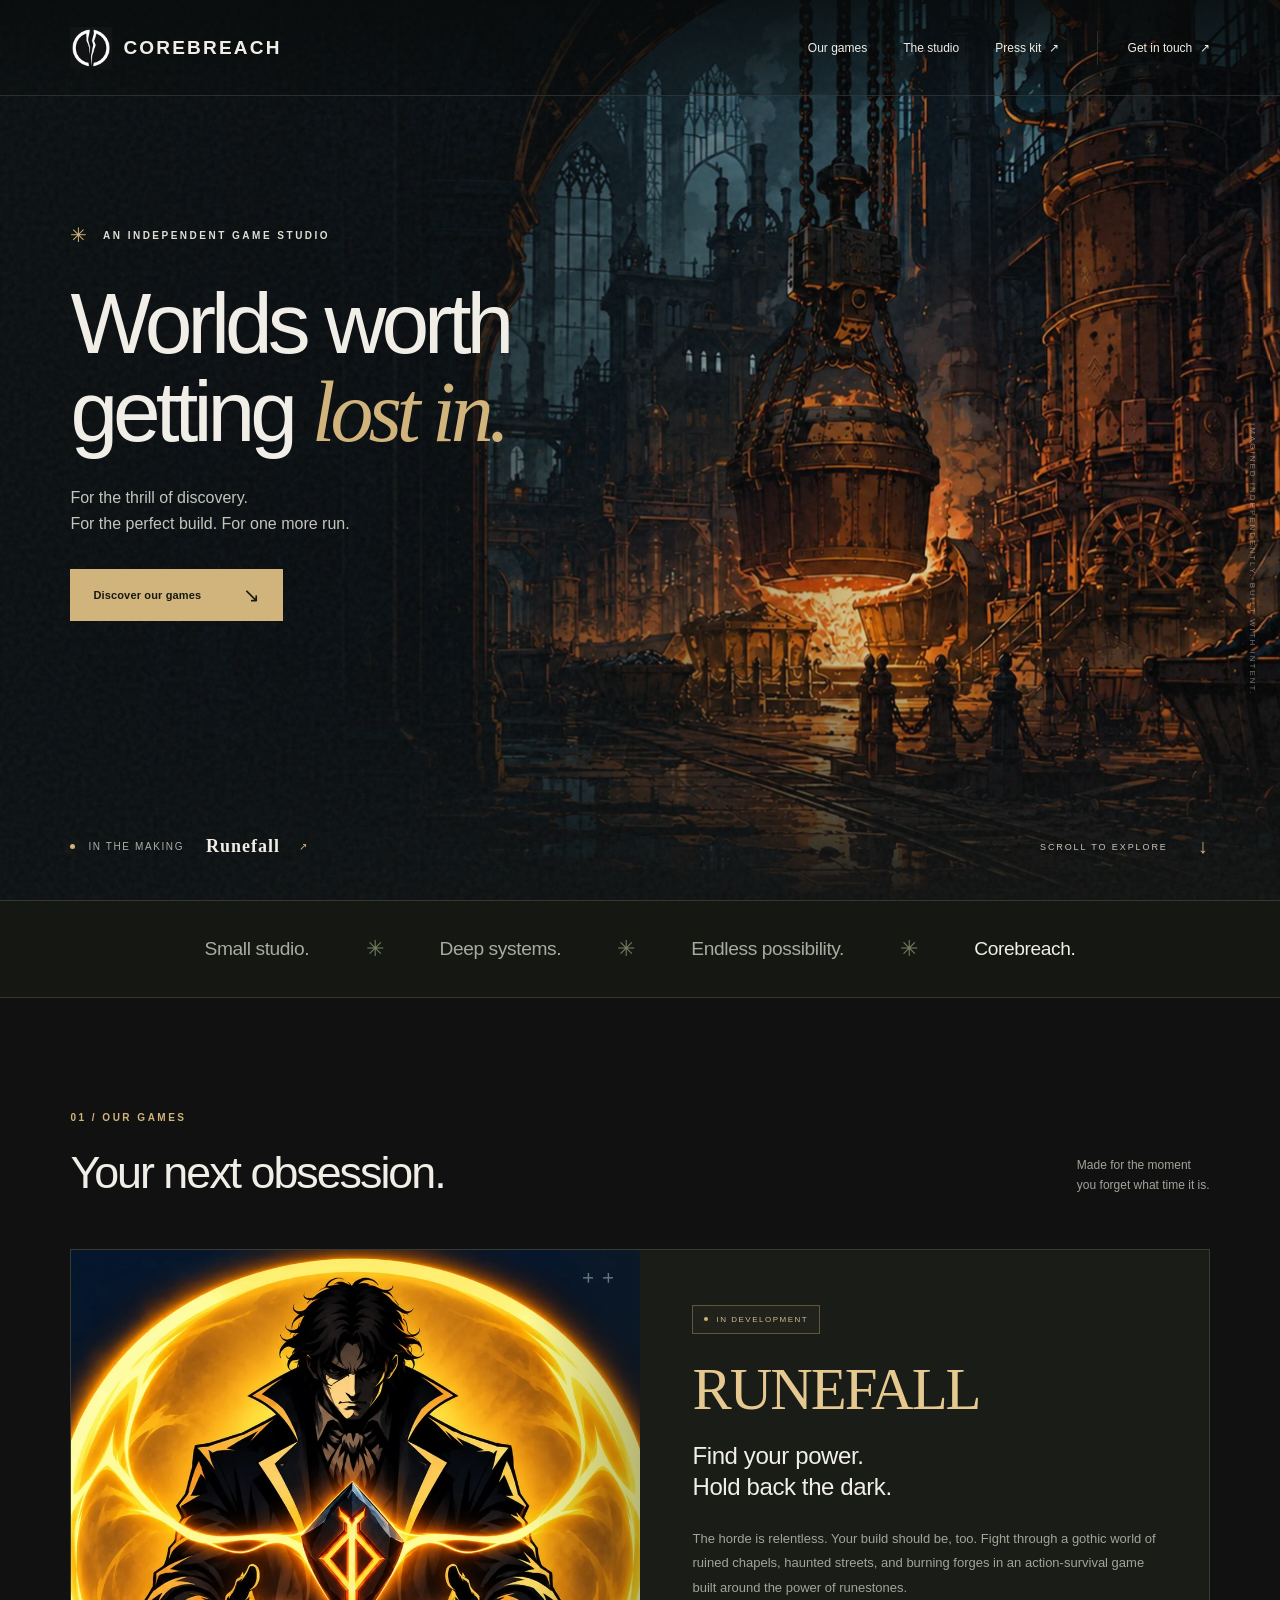
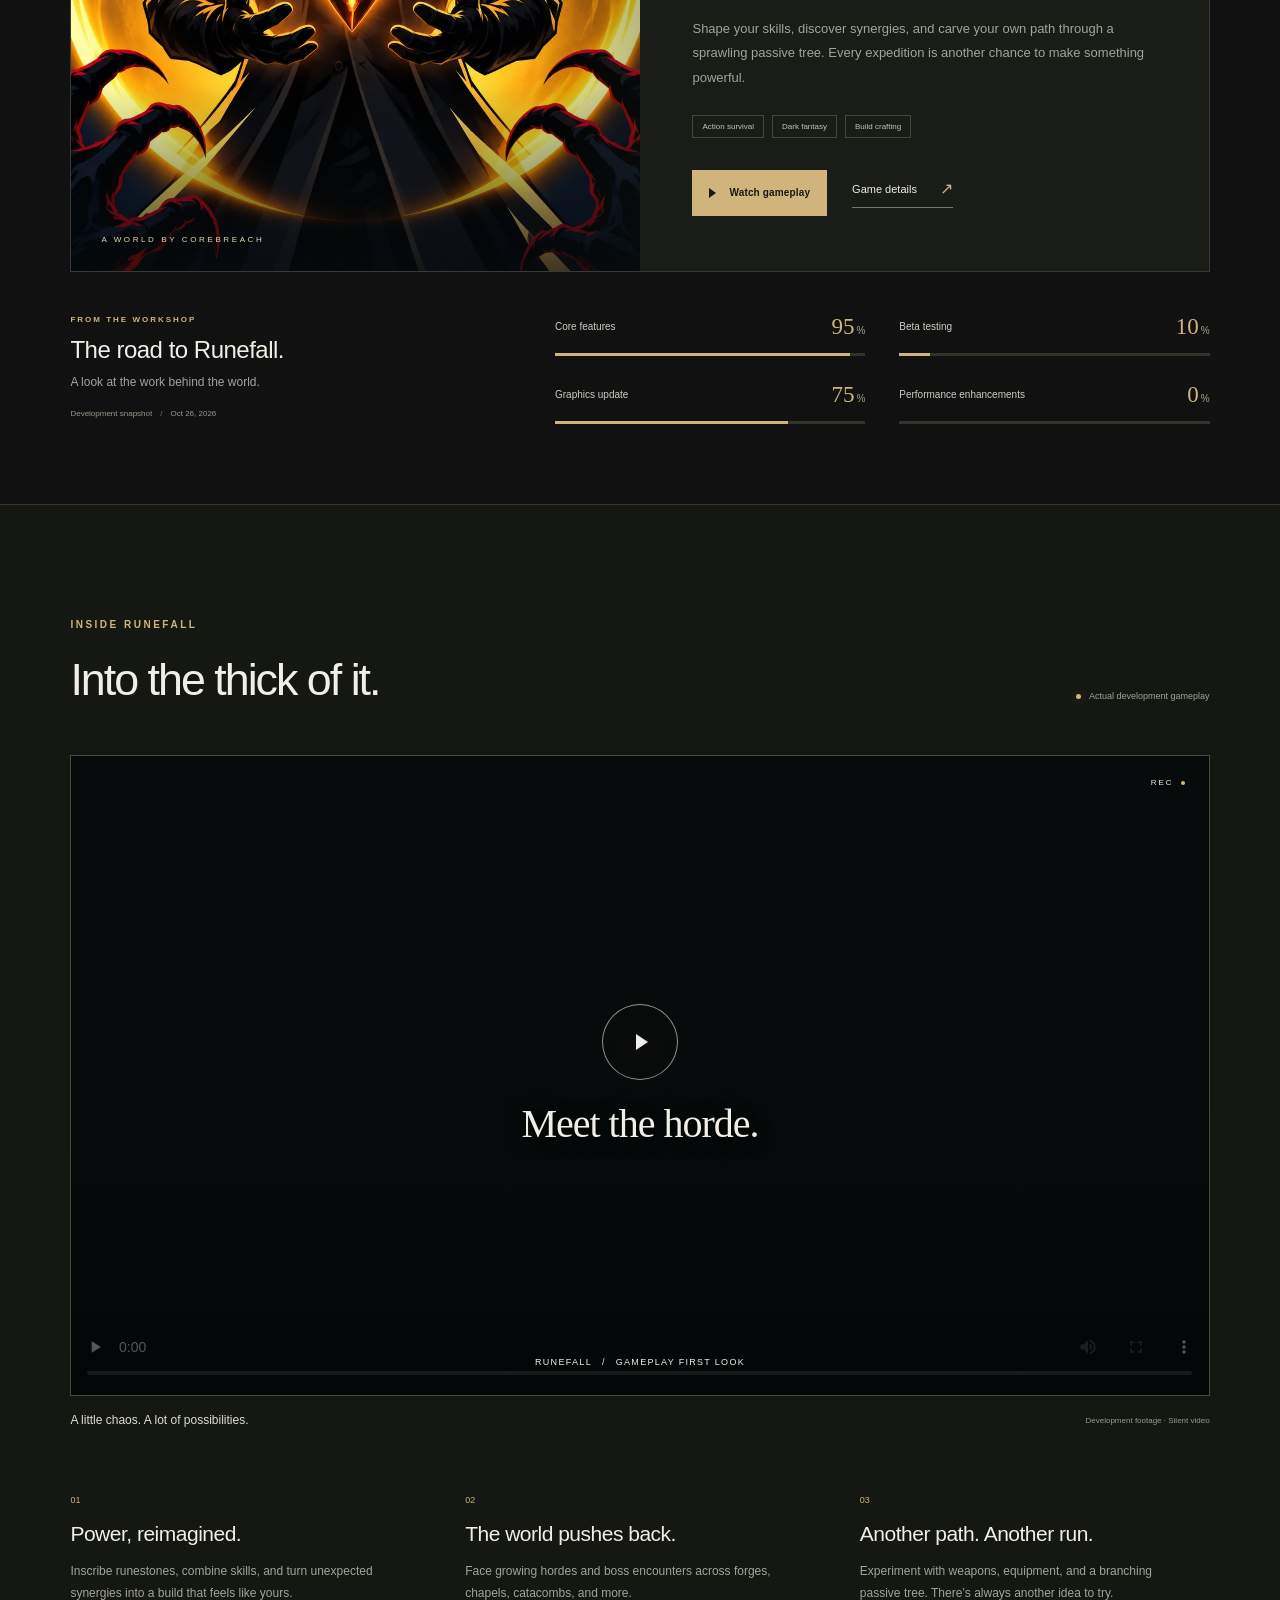
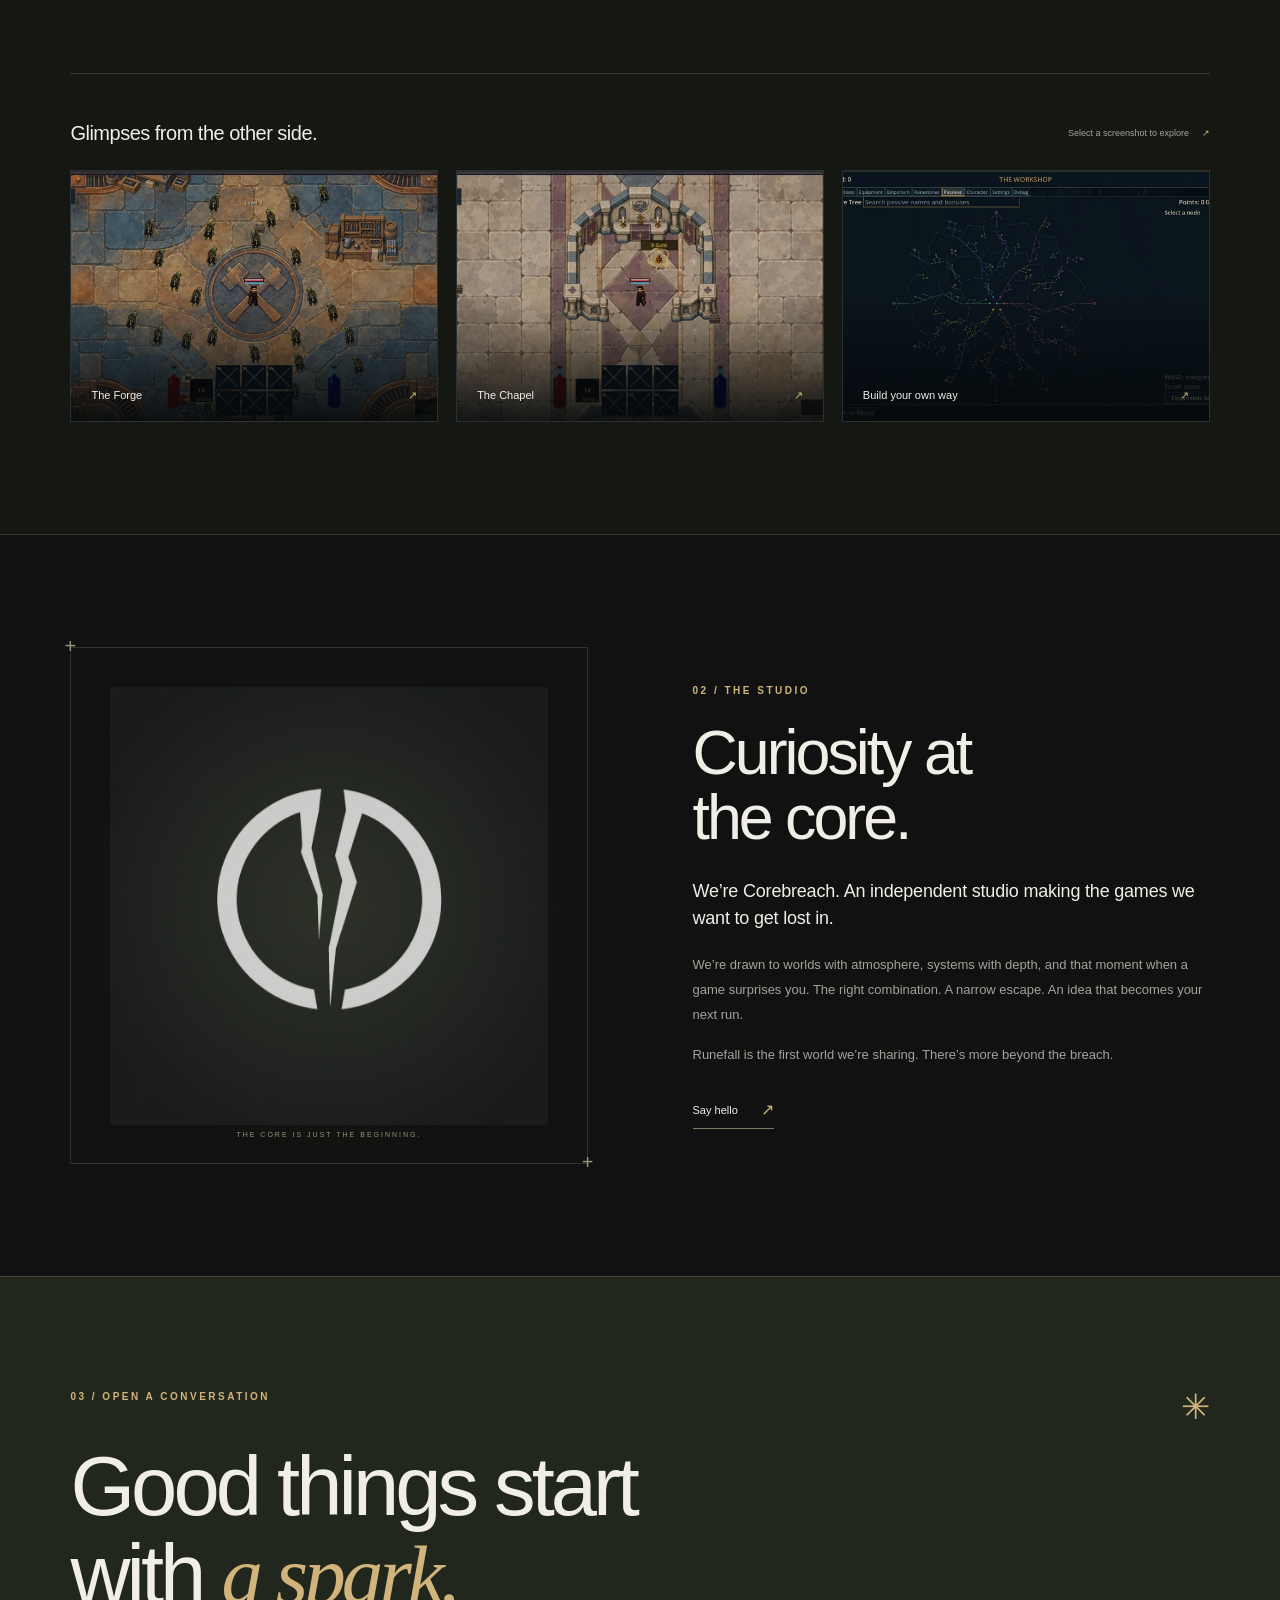
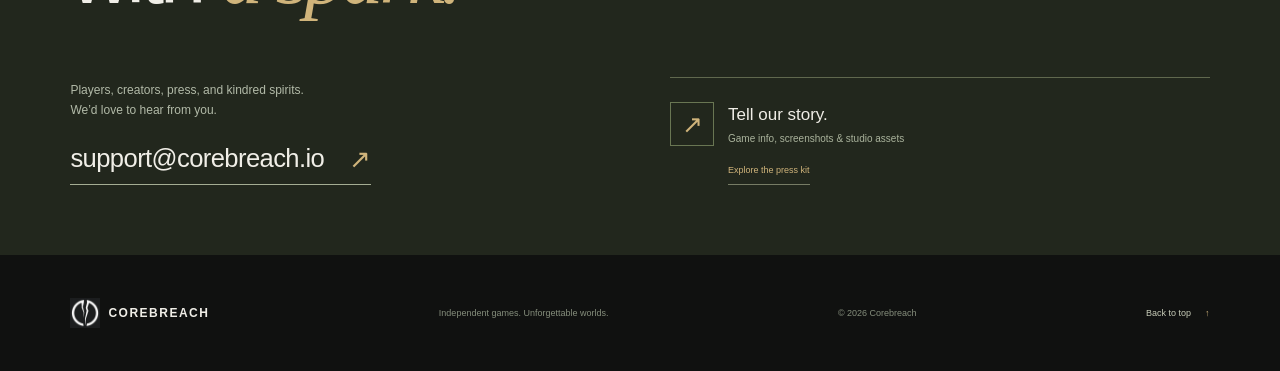
==== index.html @ 4472051b "WIP: build Corebreach studio site and Runefall showcase" ====
<!doctype html>
<html lang="en">
<head>
  <meta charset="utf-8">
  <meta name="viewport" content="width=device-width, initial-scale=1">
  <meta name="theme-color" content="#101110">
  <title>Corebreach — Independent games. Unforgettable worlds.</title>
  <meta name="description" content="Corebreach is an independent game studio building worlds worth getting lost in. Discover Runefall, our dark fantasy action-survival game, and follow its development.">
  <link rel="canonical" href="https://corebreach.io/">
  <meta property="og:type" content="website">
  <meta property="og:title" content="Corebreach — Worlds worth getting lost in.">
  <meta property="og:description" content="Independent games. Deep systems. One more run. Discover Runefall, in development at Corebreach.">
  <meta property="og:url" content="https://corebreach.io/">
  <meta property="og:image" content="https://corebreach.io/assets/images/social-card.jpg">
  <meta name="twitter:card" content="summary_large_image">
  <link rel="icon" href="favicon.png" type="image/png">
  <link rel="preload" as="image" href="assets/images/runefall-forge.webp" fetchpriority="high">
  <link rel="stylesheet" href="styles.css">
  <script src="site.js" defer></script>
</head>
<body>
  <a class="skip-link" href="#main">Skip to content</a>
  <header class="site-header">
    <a class="brand" href="./" aria-label="Corebreach home">
      <img src="assets/images/corebreach-mark.png" width="48" height="48" alt="">
      <span>COREBREACH</span>
    </a>
    <button class="menu-toggle" type="button" aria-expanded="false" aria-controls="main-nav"><span>Menu</span><span class="menu-lines" aria-hidden="true"></span></button>
    <nav id="main-nav" class="main-nav" aria-label="Main navigation">
      <a href="#games">Our games</a>
      <a href="#studio">The studio</a>
      <a href="press/">Press kit <span aria-hidden="true">↗</span></a>
      <a class="nav-contact" href="mailto:support@corebreach.io">Get in touch <span aria-hidden="true">↗</span></a>
    </nav>
  </header>

  <main id="main">
    <section class="hero" aria-labelledby="hero-title">
      <div class="hero-art" aria-hidden="true"></div>
      <div class="hero-grain" aria-hidden="true"></div>
      <div class="hero-content container">
        <p class="eyebrow"><span class="small-cross" aria-hidden="true">✳</span> An independent game studio</p>
        <h1 id="hero-title">Worlds worth<br>getting <em>lost in.</em></h1>
        <p class="hero-description">For the thrill of discovery.<br>For the perfect build. For one more run.</p>
        <a class="button button-gold" href="#games">Discover our games <span aria-hidden="true">↘</span></a>
      </div>
      <div class="hero-bottom container">
        <a class="hero-feature" href="#runefall"><span class="live-dot" aria-hidden="true"></span><span>In the making</span><strong>Runefall</strong><span aria-hidden="true">↗</span></a>
        <a class="scroll-cue" href="#games">Scroll to explore <span aria-hidden="true">↓</span></a>
      </div>
      <span class="hero-side-label" aria-hidden="true">IMAGINED INDEPENDENTLY. BUILT WITH INTENT.</span>
    </section>

    <div class="studio-strip" aria-hidden="true"><span>Small studio.</span><span class="strip-symbol">✳</span><span>Deep systems.</span><span class="strip-symbol">✳</span><span>Endless possibility.</span><span class="strip-symbol">✳</span><span>Corebreach.</span></div>

    <section class="games-section section-pad" id="games" aria-labelledby="games-title">
      <div class="container">
        <div class="section-heading">
          <div><p class="eyebrow section-index">01 / Our games</p><h2 id="games-title">Your next obsession.</h2></div>
          <p>Made for the moment<br>you forget what time it is.</p>
        </div>

        <article class="game-feature" id="runefall" aria-labelledby="runefall-title">
          <div class="game-art">
            <img src="assets/images/runefall-runeweaver.webp" alt="Runefall character artwork: a dark-coated hunter channels a glowing runestone into a golden protective ward." width="1080" height="1080" loading="lazy">
            <span class="art-label">A world by Corebreach</span>
            <span class="game-art-corner" aria-hidden="true">+<br>+</span>
          </div>
          <div class="game-story">
            <span class="status"><span class="live-dot" aria-hidden="true"></span> In development</span>
            <h3 id="runefall-title" class="runefall-wordmark">RUNEFALL</h3>
            <p class="game-tagline">Find your power.<br>Hold back the dark.</p>
            <p class="body-copy">The horde is relentless. Your build should be, too. Fight through a gothic world of ruined chapels, haunted streets, and burning forges in an action-survival game built around the power of runestones.</p>
            <p class="body-copy">Shape your skills, discover synergies, and carve your own path through a sprawling passive tree. Every expedition is another chance to make something powerful.</p>
            <div class="game-tags" aria-label="Game genres"><span>Action survival</span><span>Dark fantasy</span><span>Build crafting</span></div>
            <div class="game-actions"><a class="button button-gold" href="#gameplay"><span class="play-triangle" aria-hidden="true"></span> Watch gameplay</a><a class="text-link" href="press/#runefall-facts">Game details <span aria-hidden="true">↗</span></a></div>
          </div>
        </article>

        <div class="development" aria-labelledby="development-title">
          <div class="development-intro"><p class="eyebrow">From the workshop</p><h3 id="development-title">The road to Runefall.</h3><p>A look at the work behind the world.</p><span class="snapshot-date">Development snapshot <span aria-hidden="true">/</span> <time datetime="2026-10-26">Oct 26, 2026</time></span></div>
          <div class="progress-grid">
            <div class="progress-item"><div class="progress-label"><label for="progress-core">Core features</label><span>95<span class="percent">%</span></span></div><progress id="progress-core" max="100" value="95">95%</progress></div>
            <div class="progress-item"><div class="progress-label"><label for="progress-beta">Beta testing</label><span>10<span class="percent">%</span></span></div><progress id="progress-beta" max="100" value="10">10%</progress></div>
            <div class="progress-item"><div class="progress-label"><label for="progress-graphics">Graphics update</label><span>75<span class="percent">%</span></span></div><progress id="progress-graphics" max="100" value="75">75%</progress></div>
            <div class="progress-item"><div class="progress-label"><label for="progress-performance">Performance enhancements</label><span>0<span class="percent">%</span></span></div><progress id="progress-performance" max="100" value="0">0%</progress></div>
          </div>
        </div>
      </div>
    </section>

    <section class="gameplay-section section-pad" id="gameplay" aria-labelledby="gameplay-title">
      <div class="container">
        <div class="section-heading"><div><p class="eyebrow section-index">Inside Runefall</p><h2 id="gameplay-title">Into the thick of it.</h2></div><span class="subtle-label"><span class="live-dot" aria-hidden="true"></span> Actual development gameplay</span></div>
        <div class="video-frame">
          <video id="gameplay-video" controls playsinline preload="none" poster="assets/images/runefall-video-poster.webp" aria-label="Runefall gameplay: runestone combat against the horde in the Forge. Silent video.">
            <source src="assets/video/runefall-gameplay.mp4" type="video/mp4">
            Your browser cannot play this video. <a href="assets/video/runefall-gameplay.mp4">Download the gameplay video</a>.
          </video>
          <button class="video-cover" type="button" aria-label="Play Runefall gameplay video" hidden><span class="video-play"><span class="play-triangle" aria-hidden="true"></span></span><span class="video-cover-title">Meet the horde.</span><span class="video-cover-meta">Runefall <span aria-hidden="true">/</span> Gameplay first look</span></button>
          <span class="video-corner" aria-hidden="true">REC <span></span></span>
        </div>
        <div class="video-caption"><p>A little chaos. A lot of possibilities.</p><span>Development footage · Silent video</span></div>

        <div class="game-pillars">
          <div class="pillar"><span class="pillar-number">01</span><h3>Power, reimagined.</h3><p>Inscribe runestones, combine skills, and turn unexpected synergies into a build that feels like yours.</p></div>
          <div class="pillar"><span class="pillar-number">02</span><h3>The world pushes back.</h3><p>Face growing hordes and boss encounters across forges, chapels, catacombs, and more.</p></div>
          <div class="pillar"><span class="pillar-number">03</span><h3>Another path. Another run.</h3><p>Experiment with weapons, equipment, and a branching passive tree. There’s always another idea to try.</p></div>
        </div>

        <div class="gallery-heading"><h3>Glimpses from the other side.</h3><p>Select a screenshot to explore <span aria-hidden="true">↗</span></p></div>
        <div class="screenshot-gallery">
          <a class="screenshot screenshot-wide" href="assets/images/runefall-forge-gameplay.webp" data-gallery data-caption="The Forge — a warm welcome from the horde."><img src="assets/images/runefall-forge-gameplay-thumb.webp" alt="Runefall gameplay in the Forge, with the hunter surrounded by undead on an ornate stone floor." width="720" height="405" loading="lazy"><span><span>The Forge</span><span aria-hidden="true">↗</span></span></a>
          <a class="screenshot" href="assets/images/runefall-chapel-gameplay.webp" data-gallery data-caption="The Chapel — the dark has found its way inside."><img src="assets/images/runefall-chapel-gameplay-thumb.webp" alt="Runefall gameplay among the stone walls and furnishings of the Chapel." width="720" height="405" loading="lazy"><span><span>The Chapel</span><span aria-hidden="true">↗</span></span></a>
          <a class="screenshot" href="assets/images/runefall-passive-tree.webp" data-gallery data-caption="The passive tree — find a path. Make it your own."><img src="assets/images/runefall-passive-tree-thumb.webp" alt="The Runefall passive tree, with colored branches connecting many different character upgrades." width="720" height="450" loading="lazy"><span><span>Build your own way</span><span aria-hidden="true">↗</span></span></a>
        </div>
      </div>
    </section>

    <section class="studio-section section-pad" id="studio" aria-labelledby="studio-title">
      <div class="container studio-layout">
        <div class="studio-symbol" aria-hidden="true"><img src="assets/images/corebreach-logo.png" alt="" width="1024" height="1024" loading="lazy"><span class="symbol-coordinate">THE CORE IS JUST THE BEGINNING.</span></div>
        <div class="studio-copy"><p class="eyebrow section-index">02 / The studio</p><h2 id="studio-title">Curiosity at<br>the core.</h2><p class="studio-lead">We’re Corebreach. An independent studio making the games we want to get lost in.</p><p class="body-copy">We’re drawn to worlds with atmosphere, systems with depth, and that moment when a game surprises you. The right combination. A narrow escape. An idea that becomes your next run.</p><p class="body-copy">Runefall is the first world we’re sharing. There’s more beyond the breach.</p><a class="text-link" href="mailto:support@corebreach.io">Say hello <span aria-hidden="true">↗</span></a></div>
      </div>
    </section>

    <section class="contact-section section-pad" id="contact" aria-labelledby="contact-title">
      <div class="container">
        <div class="contact-top"><p class="eyebrow section-index">03 / Open a conversation</p><span class="small-cross" aria-hidden="true">✳</span></div>
        <h2 id="contact-title">Good things start<br>with <em>a spark.</em></h2>
        <div class="contact-bottom"><div><p>Players, creators, press, and kindred spirits.<br>We’d love to hear from you.</p><a class="email-link" href="mailto:support@corebreach.io">support@corebreach.io <span aria-hidden="true">↗</span></a></div><a class="press-callout" href="press/"><span class="press-icon" aria-hidden="true">↗</span><span><strong>Tell our story.</strong><span>Game info, screenshots &amp; studio assets</span></span><span class="text-link">Explore the press kit</span></a></div>
      </div>
    </section>
  </main>

  <footer class="site-footer container"><a class="brand footer-brand" href="./"><img src="assets/images/corebreach-mark.png" width="36" height="36" alt=""><span>COREBREACH</span></a><p>Independent games. Unforgettable worlds.</p><span>© 2026 Corebreach</span><a href="#main" class="back-top">Back to top <span aria-hidden="true">↑</span></a></footer>

  <dialog class="lightbox" id="screenshot-dialog" aria-labelledby="lightbox-caption">
    <div class="lightbox-toolbar"><span>RUNEFALL <span class="lightbox-counter"></span></span><button class="icon-button" data-close-lightbox type="button" aria-label="Close screenshot gallery">Close <span aria-hidden="true">×</span></button></div>
    <div class="lightbox-image-wrap"><button class="gallery-prev icon-button" type="button" aria-label="Previous screenshot">←</button><img id="lightbox-image" alt=""><button class="gallery-next icon-button" type="button" aria-label="Next screenshot">→</button></div>
    <p id="lightbox-caption" aria-live="polite"></p>
  </dialog>
</body>
</html>
---- styles.css ----
/* Corebreach — charcoal, paper, and a little fire. No external dependencies. */
:root{--bg:#101110;--surface:#181a17;--surface-2:#1e211b;--paper:#f0eee7;--muted:#a2a49a;--gold:#d0b47b;--line:rgba(232,233,214,.15);--max:1280px;--gutter:clamp(24px,5.5vw,88px);color-scheme:dark;font-family:Arial,Helvetica,sans-serif;font-synthesis:none;scroll-behavior:smooth;scroll-padding-top:100px}
*{box-sizing:border-box}body{margin:0;background:var(--bg);color:var(--paper);-webkit-font-smoothing:antialiased}body.modal-open{overflow:hidden}a{color:inherit;text-decoration:none}button{font:inherit;color:inherit;cursor:pointer}img,video{display:block;max-width:100%}button,a{-webkit-tap-highlight-color:transparent}button{border-radius:0}h1,h2,h3,p{margin:0}button:focus-visible,a:focus-visible,video:focus-visible{outline:2px solid var(--gold);outline-offset:6px}::selection{background:var(--gold);color:var(--bg)}.container{width:calc(100% - var(--gutter)*2);max-width:var(--max);margin-inline:auto}.section-pad{padding-block:112px}.eyebrow{text-transform:uppercase;font-size:10px;line-height:1.5;font-weight:600;letter-spacing:2.5px}.section-index{color:var(--gold);margin-bottom:22px}.small-cross{color:var(--gold);font-size:20px;line-height:1;display:inline-block}.skip-link{position:fixed;top:12px;left:12px;padding:14px;background:var(--gold);color:var(--bg);z-index:30;transform:translateY(-200%)}.skip-link:focus{transform:translateY(0)}
.site-header{height:96px;padding-inline:var(--gutter);display:flex;align-items:center;justify-content:space-between;border-bottom:1px solid var(--line);position:absolute;top:0;left:0;right:0;z-index:10;background:linear-gradient(180deg,rgba(9,12,12,.75),rgba(9,12,12,.2))}.brand{display:inline-flex;gap:11px;align-items:center;font-size:19px;letter-spacing:2.2px;font-weight:700;white-space:nowrap}.brand img{width:42px;height:42px;mix-blend-mode:screen}.brand-dot{font-size:8px;vertical-align:top;position:relative;top:1px;margin-left:4px}.main-nav{display:flex;align-items:center;gap:36px;font-size:12px}.main-nav>a{padding:10px 0;position:relative}.main-nav>a:after{content:"";position:absolute;bottom:1px;left:0;height:1px;width:0;background:var(--gold);transition:width .2s}.main-nav>a:hover:after{width:100%}.main-nav span{margin-left:4px}.main-nav .nav-contact{border-left:1px solid var(--line);padding-left:30px;margin-left:2px}.main-nav .nav-contact:after{left:30px;max-width:110px}.menu-toggle{display:none}
.hero{height:820px;min-height:690px;max-height:1050px;height:100svh;position:relative;isolation:isolate;background:#0a1013;overflow:hidden}.hero-art{position:absolute;inset:0;z-index:-3;background-image:url('assets/images/runefall-forge.webp');background-size:cover;background-position:65% center;animation:hero-enter 1.8s ease-out both}.hero:before{content:"";position:absolute;inset:0;z-index:-2;background:linear-gradient(90deg,rgba(10,15,17,.93) 0%,rgba(10,15,17,.71) 32%,rgba(10,15,17,.12) 70%),linear-gradient(0deg,#101110 0%,transparent 28%,rgba(7,11,12,.08) 70%)}.hero-grain{position:absolute;inset:0;opacity:.07;pointer-events:none;z-index:-1;background-image:url("data:image/svg+xml,%3Csvg viewBox='0 0 180 180' xmlns='http://www.w3.org/2000/svg'%3E%3Cfilter id='noise'%3E%3CfeTurbulence type='fractalNoise' baseFrequency='.9' numOctaves='3' stitchTiles='stitch'/%3E%3C/filter%3E%3Cpath fill='%23fff' filter='url(%23noise)' opacity='.9' d='M0 0h180v180H0z'/%3E%3C/svg%3E")}.hero-content{position:relative;padding-top:clamp(180px,25vh,290px)}.hero .eyebrow{display:flex;align-items:center;gap:13px;color:#deded2;margin-bottom:34px}.hero h1{font-size:clamp(58px,6.7vw,106px);line-height:1.03;font-weight:500;letter-spacing:-5px;max-width:920px}.hero h1 em{font-family:Georgia,'Times New Roman',serif;font-weight:400;color:var(--gold);letter-spacing:-5px}.hero-description{font-size:16px;line-height:1.65;color:#c3c5bc;margin-top:27px}.button{min-height:52px;padding:0 22px;display:inline-flex;align-items:center;justify-content:center;gap:36px;font-size:11px;letter-spacing:.15px;font-weight:700;transition:background .2s,transform .2s;border:1px solid transparent}.button:hover{transform:translateY(-3px)}.button-gold{background:var(--gold);color:#171912}.button-gold:hover{background:#e2c991}.button-gold>span:not(.play-triangle){font-size:20px;font-weight:400}.hero .button{margin-top:32px;gap:42px}.hero-bottom{position:absolute;bottom:42px;left:0;right:0;display:flex;justify-content:space-between;align-items:center}.hero-feature{display:flex;align-items:center;gap:13px;font-size:10px}.hero-feature>span:nth-child(2){color:#aaafa7;text-transform:uppercase;letter-spacing:1.6px}.hero-feature strong{font-family:Georgia,serif;font-size:18px;letter-spacing:1px;margin-left:9px}.hero-feature>span:last-child{color:var(--gold);margin-left:6px}.live-dot{display:inline-block;width:5px;height:5px;border-radius:50%;background:var(--gold);box-shadow:0 0 12px rgba(208,180,123,.35);flex-shrink:0}.scroll-cue{font-size:9px;letter-spacing:1.9px;text-transform:uppercase;display:flex;align-items:center;gap:30px;color:#c4c6bc}.scroll-cue span{font-size:20px;color:var(--gold)}.hero-side-label{position:absolute;right:23px;top:47%;writing-mode:vertical-rl;font-size:8px;letter-spacing:2px;color:rgba(240,238,231,.45)}@keyframes hero-enter{from{transform:scale(1.045);opacity:.3}to{transform:scale(1);opacity:1}}
.studio-strip{min-height:98px;border-block:1px solid var(--line);display:flex;align-items:center;justify-content:center;gap:clamp(25px,4.4vw,75px);font-size:clamp(14px,1.5vw,22px);letter-spacing:-.4px;color:#a7ab9f;padding:24px var(--gutter);background:#151713}.strip-symbol{font-size:22px;color:#737e5d}.studio-strip>span:last-child{color:var(--paper)}
.section-heading{display:flex;align-items:flex-end;justify-content:space-between;gap:30px;margin-bottom:50px}.section-heading h2{font-size:clamp(32px,3.5vw,51px);letter-spacing:-2px;font-weight:400;line-height:1.15}.section-heading>p{font-size:12px;line-height:1.7;color:var(--muted);max-width:240px;padding-bottom:3px}.games-section{padding-bottom:80px}.game-feature{display:grid;grid-template-columns:1fr 1fr;background:#191c17;border:1px solid var(--line)}.game-art{position:relative;overflow:hidden;min-height:620px}.game-art>img{height:100%;width:100%;object-fit:cover;object-position:50% 44%;transition:transform .8s}.game-art:hover>img{transform:scale(1.025)}.game-art:after{content:"";position:absolute;inset:0;background:linear-gradient(0deg,rgba(7,11,14,.75),transparent 30%),linear-gradient(90deg,transparent 80%,rgba(25,28,23,.3))}.art-label{position:absolute;z-index:1;bottom:27px;left:30px;color:#e5d6af;font-size:8px;text-transform:uppercase;letter-spacing:2.6px}.game-art-corner{position:absolute;top:22px;left:22px;right:22px;z-index:1;font-size:20px;line-height:1;display:flex;justify-content:space-between;writing-mode:vertical-rl;color:rgba(255,255,255,.4);height:calc(100% - 44px);pointer-events:none}.game-story{padding:clamp(30px,4.3vw,66px) clamp(28px,4.1vw,64px);align-self:center}.status{display:inline-flex;gap:8px;align-items:center;text-transform:uppercase;font-size:8px;letter-spacing:1.5px;color:#cfba8d;padding:9px 11px;border:1px solid #61563c;background:rgba(208,180,123,.04)}.status .live-dot{width:4px;height:4px}.runefall-wordmark{font-family:Georgia,'Times New Roman',serif;font-size:clamp(42px,4.6vw,73px);font-weight:400;letter-spacing:-2px;color:#e5c991;line-height:1.15;margin-top:22px}.game-tagline{font-size:24px;font-weight:400;line-height:1.28;letter-spacing:-.4px;margin:18px 0 24px}.body-copy{font-size:13px;line-height:1.9;color:var(--muted);max-width:560px}.body-copy+.body-copy{margin-top:16px}.game-tags{display:flex;flex-wrap:wrap;gap:8px;margin:24px 0 32px}.game-tags span{padding:6px 9px;font-size:8px;border:1px solid #454738;color:#c2c5b2}.game-actions{display:flex;gap:25px;align-items:center;flex-wrap:wrap}.game-actions .button{gap:13px;min-height:46px;padding-inline:16px;font-size:10px}.play-triangle{width:0;height:0;border-top:5px solid transparent;border-bottom:5px solid transparent;border-left:7px solid currentColor;display:inline-block;flex-shrink:0}.text-link{display:inline-flex;align-items:center;gap:23px;font-size:11px;line-height:1.5;border-bottom:1px solid #777c65;padding-bottom:6px}.text-link span{font-size:16px;color:var(--gold)}.text-link:hover{color:var(--gold);border-color:var(--gold)}
.development{display:grid;grid-template-columns:.95fr 1.5fr;gap:70px;padding:42px 0 0}.development-intro .eyebrow{font-size:8px;letter-spacing:2px;color:var(--gold);margin-bottom:10px}.development h3{font-size:24px;font-weight:400;letter-spacing:-.5px}.development-intro>p:not(.eyebrow){font-size:12px;color:var(--muted);margin:11px 0 20px}.snapshot-date{font-size:8px;color:#959b8b;display:flex;gap:8px;align-items:center}.snapshot-date>span{color:#737c63}.progress-grid{display:grid;grid-template-columns:1fr 1fr;gap:26px 34px;align-self:center}.progress-label{display:flex;align-items:center;justify-content:space-between;gap:14px;margin-bottom:13px}.progress-label label{font-size:10px;color:#cccec3}.progress-label>span{font-size:23px;font-family:Georgia,serif;color:var(--gold)}.percent{font-family:Arial,sans-serif;font-size:10px;margin-left:2px;color:#aaa58d}progress{display:block;appearance:none;-webkit-appearance:none;width:100%;height:3px;border:0;border-radius:0;background:#30342a;overflow:hidden;color:var(--gold)}progress::-webkit-progress-bar{background:#30342a}progress::-webkit-progress-value{background:var(--gold)}progress::-moz-progress-bar{background:var(--gold)}
.gameplay-section{background:#151713;border-block:1px solid var(--line)}.subtle-label{font-size:9px;display:flex;align-items:center;gap:8px;color:var(--muted);padding-bottom:4px}.video-frame{position:relative;border:1px solid #494a38;background:#080b0b;isolation:isolate;aspect-ratio:16/9;overflow:hidden}.video-frame video{width:100%;height:100%;object-fit:contain}.video-cover{position:absolute;inset:0;width:100%;border:0;background:linear-gradient(0deg,rgba(4,8,8,.78),rgba(4,8,8,.05) 55%,rgba(4,8,8,.15));display:flex;flex-direction:column;align-items:center;justify-content:center;gap:20px}.video-cover[hidden]{display:none}.video-play{display:grid;place-items:center;border:1px solid rgba(240,238,231,.6);width:76px;height:76px;border-radius:50%;background:rgba(16,17,16,.3);backdrop-filter:blur(8px);transition:transform .2s,background .2s}.video-play .play-triangle{border-top-width:8px;border-bottom-width:8px;border-left-width:12px;margin-left:4px}.video-cover:hover .video-play{transform:scale(1.08);background:var(--gold);color:var(--bg)}.video-cover-title{font-family:Georgia,serif;font-size:40px;letter-spacing:-1px;text-shadow:0 2px 20px #000}.video-cover-meta{font-size:9px;letter-spacing:1.3px;position:absolute;bottom:28px;text-transform:uppercase;display:flex;gap:10px}.video-corner{position:absolute;pointer-events:none;top:22px;right:24px;display:flex;gap:7px;align-items:center;font-size:8px;letter-spacing:2px;text-shadow:0 1px 3px black}.video-corner span{height:4px;width:4px;border-radius:50%;background:#d0b47b}.video-frame.is-playing .video-corner{display:none}.video-caption{display:flex;justify-content:space-between;gap:15px;margin-top:17px;align-items:center}.video-caption p{font-size:12px;color:#deded2}.video-caption>span{font-size:8px;color:#949c8c}.game-pillars{display:grid;grid-template-columns:repeat(3,1fr);gap:45px;padding:62px 0 68px;border-bottom:1px solid var(--line)}.pillar-number{font-size:9px;color:var(--gold)}.pillar h3{font-size:21px;letter-spacing:-.5px;font-weight:400;margin:15px 0 14px}.pillar p{font-size:12px;line-height:1.85;color:var(--muted);max-width:310px}.gallery-heading{display:flex;justify-content:space-between;gap:20px;align-items:center;margin:48px 0 25px}.gallery-heading h3{font-size:20px;font-weight:400;letter-spacing:-.5px}.gallery-heading p{font-size:9px;color:var(--muted)}.gallery-heading p span{margin-left:10px;color:var(--gold)}.screenshot-gallery{display:grid;grid-template-columns:1fr 1fr 1fr;gap:18px}.screenshot{position:relative;overflow:hidden;background:#091015;aspect-ratio:16/11;border:1px solid var(--line)}.screenshot img{width:100%;height:100%;object-fit:cover;transition:transform .5s,filter .5s;filter:brightness(.82)}.screenshot:hover img,.screenshot:focus-visible img{transform:scale(1.04);filter:brightness(1)}.screenshot:after{content:"";position:absolute;inset:50% 0 0;background:linear-gradient(0deg,rgba(4,8,10,.9),transparent);pointer-events:none}.screenshot>span{position:absolute;left:20px;right:20px;bottom:19px;z-index:1;display:flex;justify-content:space-between;font-size:11px}.screenshot>span>span:last-child{color:var(--gold)}
.studio-section{position:relative;overflow:hidden}.studio-layout{display:grid;grid-template-columns:1fr 1fr;gap:105px;align-items:center}.studio-symbol{position:relative;display:grid;place-items:center;border:1px solid var(--line);aspect-ratio:1;background:radial-gradient(ellipse at center,#24291c 0,transparent 70%)}.studio-symbol:before,.studio-symbol:after{content:"+";position:absolute;color:#8e987b;font-size:20px;top:-13px;left:-7px}.studio-symbol:after{top:auto;left:auto;bottom:-11px;right:-7px}.studio-symbol img{mix-blend-mode:screen;width:85%;height:85%;object-fit:contain;opacity:.78}.symbol-coordinate{position:absolute;bottom:25px;font-size:7px;letter-spacing:2px;color:#8e987b}.studio-copy h2{font-size:clamp(42px,4.9vw,72px);line-height:1.04;font-weight:400;letter-spacing:-3px;margin-bottom:28px}.studio-lead{font-size:18px;line-height:1.5;margin-bottom:21px;letter-spacing:-.2px}.studio-copy .text-link{margin-top:30px}
.contact-section{background:#22271d;border-top:1px solid var(--line);padding-bottom:70px;position:relative}.contact-top{display:flex;justify-content:space-between;align-items:flex-start}.contact-top>.small-cross{font-size:35px}.contact-section h2{font-size:clamp(50px,6.5vw,100px);letter-spacing:-4px;line-height:1.05;font-weight:400;margin:17px 0 58px}.contact-section h2 em{font-family:Georgia,serif;font-weight:400;color:var(--gold)}.contact-bottom{display:grid;grid-template-columns:1fr 1fr;gap:60px;align-items:end}.contact-bottom p{font-size:12px;line-height:1.7;color:#b2baa8}.email-link{font-size:clamp(18px,2vw,28px);letter-spacing:-.6px;display:inline-flex;align-items:center;gap:25px;margin-top:23px;border-bottom:1px solid #a5ad93;padding-bottom:10px}.email-link span{color:var(--gold)}.email-link:hover{color:var(--gold)}.press-callout{display:grid;grid-template-columns:44px 1fr;gap:14px;padding:24px 0 0;border-top:1px solid #60684e}.press-icon{border:1px solid #697653;width:44px;height:44px;display:grid;place-items:center;color:var(--gold);font-size:25px}.press-callout>span:nth-child(2){display:flex;flex-direction:column;gap:8px;align-self:center}.press-callout strong{font-size:17px;font-weight:400}.press-callout>span:nth-child(2)>span{font-size:10px;color:#aab39c}.press-callout>.text-link{grid-column:2;justify-self:start;margin-top:4px;font-size:9px;color:var(--gold)}.press-callout:hover .press-icon{background:var(--gold);color:var(--bg)}.site-footer{min-height:116px;display:flex;justify-content:space-between;align-items:center;gap:30px}.footer-brand{font-size:12px;letter-spacing:1.5px;gap:8px}.footer-brand img{width:30px;height:30px}.site-footer p{font-size:9px;color:#858e7c}.site-footer>span{font-size:9px;color:#858e7c}.back-top{font-size:9px;color:#c7ccb8;display:flex;gap:14px}.back-top span{color:var(--gold)}
.lightbox{background:#101410;color:var(--paper);border:1px solid #6c7558;max-width:calc(100vw - 48px);width:1200px;max-height:calc(100dvh - 48px);padding:20px 26px 24px;box-shadow:0 30px 150px #000}.lightbox::backdrop{background:rgba(0,0,0,.88);backdrop-filter:blur(7px)}.lightbox-toolbar{display:flex;justify-content:space-between;align-items:center;padding-bottom:18px;font-size:10px;letter-spacing:2px}.lightbox-counter{color:var(--gold);margin-left:18px;font-size:9px;letter-spacing:1px}.icon-button{background:transparent;border:1px solid transparent;padding:7px;font-size:12px;color:var(--paper)}.icon-button:hover{color:var(--gold);border-color:#5b634a}.lightbox-toolbar button span{font-size:22px;margin-left:18px;vertical-align:-2px}.lightbox-image-wrap{position:relative;display:flex;align-items:center;gap:12px}.lightbox-image-wrap>img{max-height:calc(100dvh - 220px);min-width:0;width:100%;object-fit:contain}.gallery-prev,.gallery-next{font-size:24px;flex-shrink:0}#lightbox-caption{font-size:12px;color:#bec6b0;text-align:center;margin-top:20px;line-height:1.6}
/* The press room shares the studio identity and stays useful without JavaScript. */
.interior .site-header{position:relative;background:#111511}.press-hero{padding:85px 0 68px;border-bottom:1px solid var(--line);background:radial-gradient(ellipse at 85% 50%,#262b1d,transparent 60%)}.press-hero h1{font-size:clamp(60px,8vw,112px);font-weight:400;letter-spacing:-5px;line-height:1.05}.press-hero h1 em{font-family:Georgia,serif;color:var(--gold);font-weight:400}.press-hero .body-copy{margin:25px 0 28px}.press-hero .button{gap:30px}.press-layout{display:grid;grid-template-columns:230px 1fr;gap:80px;padding-block:80px}.press-sidebar{align-self:start;position:sticky;top:40px;display:flex;flex-direction:column;gap:19px;font-size:12px;color:var(--muted)}.press-sidebar .eyebrow{color:var(--gold);margin-bottom:6px;font-size:8px}.press-sidebar a:hover{color:var(--paper)}.press-content>section{padding-bottom:55px;margin-bottom:55px;border-bottom:1px solid var(--line);scroll-margin-top:32px}.press-content h2{font-size:33px;font-weight:400;letter-spacing:-1px;margin-bottom:25px}.press-content h3{font-size:18px;font-weight:400;margin:30px 0 16px}.press-content .runefall-wordmark{font-size:64px;margin-top:0}.press-content .body-copy{max-width:740px}.facts{display:grid;grid-template-columns:1fr 1fr;gap:25px;margin:30px 0 35px}.facts div{border-top:1px solid var(--line);padding-top:14px}.facts dt{font-size:8px;text-transform:uppercase;letter-spacing:1.5px;color:var(--gold);margin-bottom:9px}.facts dd{margin:0;font-size:12px;line-height:1.7;color:#c5cbbd}.feature-list{padding-left:18px;font-size:13px;color:var(--muted);line-height:1.9;display:grid;gap:11px}.press-asset-grid{display:grid;grid-template-columns:1fr 1fr;gap:22px;margin-top:25px}.asset-card{border:1px solid var(--line);display:flex;flex-direction:column;min-width:0;background:#171b16}.asset-card img{aspect-ratio:16/10;object-fit:cover;width:100%}.asset-card.logo-asset img{object-fit:contain;background:#0c0e0f}.asset-card>span{display:flex;justify-content:space-between;gap:10px;padding:15px;font-size:10px}.asset-card>span>span{color:var(--gold)}.asset-card:hover{border-color:var(--gold)}.press-download-list{display:grid;gap:1px;background:var(--line);border:1px solid var(--line);margin-top:24px}.press-download-list a{background:#171b16;display:flex;justify-content:space-between;gap:20px;padding:18px;font-size:12px}.press-download-list a:hover{background:#252c20}.press-download-list span{color:var(--gold);font-size:10px}.usage-note{font-size:11px;line-height:1.8;color:var(--muted);margin-top:20px}.error-page{min-height:75vh;padding-block:120px}.error-page h1{font-size:clamp(48px,7vw,100px);font-weight:400;letter-spacing:-3px}.error-page p{margin:24px 0 34px;line-height:1.8;color:var(--muted)}
@media(min-width:1700px){.hero-content{padding-top:29vh}.hero-art{background-position:center}.hero:before{background:linear-gradient(90deg,rgba(10,15,17,.95),rgba(10,15,17,.65) 40%,rgba(10,15,17,.05) 80%),linear-gradient(0deg,#101110,transparent 30%)}}
@media(max-width:1100px){.main-nav{gap:24px}.main-nav .nav-contact{padding-left:23px}.game-art{min-height:580px}.game-story{padding:32px}.runefall-wordmark{font-size:49px}.game-tagline{font-size:22px}.game-actions{gap:20px}.body-copy{font-size:12px}.studio-layout{gap:60px}.development{gap:42px;grid-template-columns:1fr 1.4fr}.progress-grid{gap:24px}.studio-strip{gap:28px}.press-layout{grid-template-columns:160px 1fr;gap:45px}.site-footer p{display:none}.hero h1{font-size:78px}}
@media(max-width:800px){:root{--gutter:28px}.section-pad{padding-block:76px}.site-header{height:82px}.brand{font-size:16px}.brand img{width:36px;height:36px}.main-nav{gap:22px;font-size:11px}.main-nav .nav-contact{display:none}.hero{min-height:720px;max-height:900px}.hero-content{padding-top:205px}.hero h1{font-size:72px;letter-spacing:-3.5px}.hero h1 em{letter-spacing:-3.5px}.hero-art{background-position:60% center}.hero:before{background:linear-gradient(90deg,rgba(10,15,17,.86),rgba(10,15,17,.45) 60%,rgba(10,15,17,.15)),linear-gradient(0deg,#101110,transparent 40%)}.hero-side-label{display:none}.studio-strip{font-size:15px;gap:24px;min-height:80px}.studio-strip>span:last-child,.studio-strip>span:nth-last-child(2){display:none}.section-heading{margin-bottom:35px}.section-heading h2{font-size:36px}.section-heading>p{font-size:10px}.game-feature{grid-template-columns:1fr 1fr}.game-art{min-height:590px}.game-story{padding:30px 25px}.runefall-wordmark{font-size:40px;letter-spacing:-1px}.game-tagline{font-size:19px}.game-tags{margin:20px 0 25px}.game-tags span{font-size:7px}.game-actions{gap:20px}.development{grid-template-columns:1fr;gap:30px;padding-top:35px}.development-intro{position:relative}.snapshot-date{position:absolute;right:0;bottom:4px}.progress-grid{gap:28px 42px}.game-pillars{gap:25px;padding:45px 0}.pillar h3{font-size:19px}.pillar p{font-size:11px}.screenshot-gallery{gap:12px}.screenshot{aspect-ratio:4/4}.screenshot>span{font-size:10px;left:12px;right:12px;bottom:14px}.studio-layout{gap:35px}.studio-copy h2{font-size:48px}.studio-lead{font-size:15px}.contact-bottom{gap:40px}.press-callout strong{font-size:15px}.contact-section h2{font-size:72px}.press-layout{grid-template-columns:1fr;gap:40px;padding-block:50px}.press-sidebar{position:static;display:flex;flex-direction:row;flex-wrap:wrap;gap:20px;border-bottom:1px solid var(--line);padding-bottom:25px}.press-sidebar .eyebrow{display:none}.press-hero{padding:64px 0}.press-hero h1{font-size:80px}.lightbox{padding:14px 10px;max-width:calc(100vw - 20px)}.lightbox-image-wrap{gap:0}.gallery-prev,.gallery-next{padding:7px;font-size:18px}}
@media(max-width:600px){:root{--gutter:23px;scroll-padding-top:25px}.section-pad{padding-block:62px}.site-header{height:76px}.brand{font-size:14px;letter-spacing:1.8px;gap:7px}.brand img{height:34px;width:34px}.menu-toggle{display:flex;gap:15px;align-items:center;border:0;background:transparent;font-size:10px;padding:12px 0}.menu-lines{display:block;width:19px;height:9px;border-block:1px solid var(--paper);position:relative}.menu-toggle[aria-expanded=true] .menu-lines{border-bottom:0;transform:rotate(45deg);height:0}.menu-toggle[aria-expanded=true] .menu-lines:after{content:"";position:absolute;left:0;top:-1px;width:19px;border-top:1px solid var(--paper);transform:rotate(90deg)}.main-nav{display:none;position:absolute;top:75px;left:0;right:0;padding:28px var(--gutter) 34px;flex-direction:column;align-items:flex-start;gap:18px;font-size:16px;background:#141a14;border-bottom:1px solid #687352;box-shadow:0 20px 25px rgba(0,0,0,.3)}.main-nav.is-open{display:flex}.main-nav .nav-contact{display:block;margin:2px 0 0;padding:18px 0 0;border-left:0;border-top:1px solid var(--line);width:100%;font-size:12px;color:var(--gold)}.main-nav .nav-contact:after{display:none}.hero{height:790px;min-height:700px;max-height:950px;height:100svh}.hero-content{padding-top:clamp(165px,25vh,230px)}.hero-art{background-position:61% center}.hero:before{background:linear-gradient(90deg,rgba(10,15,17,.86),rgba(10,15,17,.5) 90%),linear-gradient(0deg,#101110,transparent 45%)}.hero .eyebrow{font-size:8px;letter-spacing:1.7px;gap:9px;margin-bottom:28px}.hero .small-cross{font-size:16px}.hero h1{font-size:clamp(46px,11.6vw,68px);letter-spacing:-2.6px;line-height:1.06}.hero h1 em{letter-spacing:-2.7px}.hero-description{font-size:13px;line-height:1.8;margin-top:24px}.hero .button{margin-top:27px;min-height:49px;font-size:10px;padding-inline:18px;gap:35px}.hero-bottom{bottom:30px}.hero-feature{gap:9px}.hero-feature>span:nth-child(2){font-size:7px;letter-spacing:1.1px}.hero-feature strong{font-size:16px;margin-left:2px}.scroll-cue{font-size:0;gap:0}.scroll-cue span{font-size:23px}.studio-strip{min-height:71px;gap:19px;font-size:12px;letter-spacing:-.2px;padding-inline:20px;justify-content:space-between}.strip-symbol{font-size:15px}.studio-strip>span:nth-last-child(3){display:none}.section-heading{display:block;margin-bottom:30px}.eyebrow{font-size:9px}.section-index{margin-bottom:16px}.section-heading h2{font-size:33px;letter-spacing:-1.5px}.section-heading>p{margin-top:18px;line-height:1.7;font-size:11px}.section-heading>p br{display:none}.game-feature{grid-template-columns:1fr}.game-art{min-height:0;aspect-ratio:1.06}.game-art>img{object-position:50% 40%;position:absolute;inset:0}.art-label{bottom:20px;left:22px}.game-story{padding:30px 25px 36px}.runefall-wordmark{font-size:clamp(48px,14vw,66px);margin-top:20px;letter-spacing:-2px}.game-tagline{font-size:25px;margin:16px 0 22px}.body-copy{font-size:12px;line-height:1.9}.game-tags span{font-size:8px}.game-actions{gap:24px}.game-actions .button{font-size:10px}.development{padding-top:32px;gap:26px}.development h3{font-size:24px}.development-intro>p:not(.eyebrow){font-size:11px}.snapshot-date{position:static;margin-top:0;font-size:8px}.development-intro>p:not(.eyebrow){margin-bottom:16px}.progress-grid{grid-template-columns:1fr;gap:22px}.progress-label{margin-bottom:10px}.progress-label label{font-size:11px}.progress-label>span{font-size:25px}.progress-grid progress{height:4px}.games-section{padding-bottom:50px}.subtle-label{font-size:8px;margin-top:20px}.video-play{height:55px;width:55px}.video-cover{gap:12px}.video-cover-title{font-size:26px}.video-cover-meta{font-size:6px;bottom:15px;letter-spacing:.8px}.video-corner{top:13px;right:13px;font-size:6px}.video-caption{align-items:flex-start}.video-caption p{font-size:9px}.video-caption>span{font-size:7px;max-width:110px;text-align:right;line-height:1.5}.game-pillars{grid-template-columns:1fr;gap:27px;padding:36px 0 39px}.pillar{display:grid;grid-template-columns:30px 1fr;gap:0 8px}.pillar-number{grid-row:1/3;margin-top:5px}.pillar h3{font-size:21px;margin:0 0 10px;letter-spacing:-.4px}.pillar p{font-size:12px;max-width:none}.gallery-heading{display:block;margin:35px 0 22px}.gallery-heading h3{font-size:21px;max-width:250px;line-height:1.35}.gallery-heading p{margin-top:13px;font-size:8px}.screenshot-gallery{grid-template-columns:1fr 1fr;gap:12px}.screenshot-wide{grid-column:1/-1;aspect-ratio:16/9}.screenshot:not(.screenshot-wide){aspect-ratio:1}.screenshot>span{font-size:9px}.studio-layout{grid-template-columns:1fr;gap:42px}.studio-symbol{width:80%;max-width:340px;margin-inline:auto;order:2}.studio-copy h2{font-size:53px;margin-bottom:24px}.studio-lead{font-size:18px}.studio-copy .body-copy{font-size:12px}.studio-copy .text-link{margin-top:24px}.symbol-coordinate{font-size:6px;bottom:19px;letter-spacing:1.6px}.contact-top>.small-cross{font-size:27px}.contact-top .eyebrow{font-size:8px;letter-spacing:1.8px}.contact-section h2{font-size:clamp(45px,11vw,65px);letter-spacing:-2.5px;margin:21px 0 35px}.contact-bottom{grid-template-columns:1fr;gap:38px}.contact-bottom p{font-size:11px}.email-link{font-size:22px;gap:20px;margin-top:20px}.press-callout{padding-top:22px}.press-callout strong{font-size:17px}.press-callout>span:nth-child(2)>span{font-size:10px}.site-footer{min-height:150px;display:grid;grid-template-columns:1fr auto;gap:22px 12px;align-content:center;padding-block:25px}.footer-brand{font-size:10px;gap:5px;letter-spacing:1px}.footer-brand img{width:27px;height:27px}.site-footer>span{font-size:8px;grid-row:2}.back-top{grid-column:2;grid-row:1;font-size:8px}.lightbox{max-height:calc(100dvh - 20px);padding:14px 7px}.lightbox-toolbar{padding-inline:8px;font-size:8px;letter-spacing:1px}.lightbox-toolbar .icon-button{font-size:10px}.lightbox-counter{font-size:8px;margin-left:10px}.lightbox-image-wrap>img{max-height:calc(100dvh - 180px)}#lightbox-caption{font-size:10px;padding:0 15px}.press-hero{padding:50px 0 42px}.press-hero h1{font-size:65px;letter-spacing:-3px}.press-sidebar{font-size:11px;gap:15px}.press-layout{padding-block:35px;gap:30px}.press-content h2{font-size:29px}.press-content .runefall-wordmark{font-size:52px}.press-content>section{padding-bottom:35px;margin-bottom:35px}.facts{gap:24px 20px}.press-asset-grid{gap:14px}.asset-card>span{font-size:8px;padding:11px}.feature-list{font-size:12px}.press-download-list a{font-size:11px;padding:15px}.press-download-list span{font-size:9px}.press-hero .button{min-height:49px}}
@media(prefers-reduced-motion:reduce){:root{scroll-behavior:auto}*,*:before,*:after{animation:none!important;transition:none!important}}
@media print{body{background:white;color:black}.site-header,.site-footer,.hero,.video-frame,.studio-strip,.contact-section,.lightbox,.press-sidebar{display:none}.container{width:100%;max-width:none}.section-pad,.press-layout,.press-hero{padding:20px 0}.game-feature,.development,.studio-layout,.press-layout{display:block}.game-art{max-height:300px;min-height:0}.game-art>img{height:300px}.body-copy,.feature-list,.usage-note{color:#333}.game-story{padding:25px 0}.gameplay-section{background:none}.press-content>section{break-inside:avoid}.progress-label label{color:#333}}
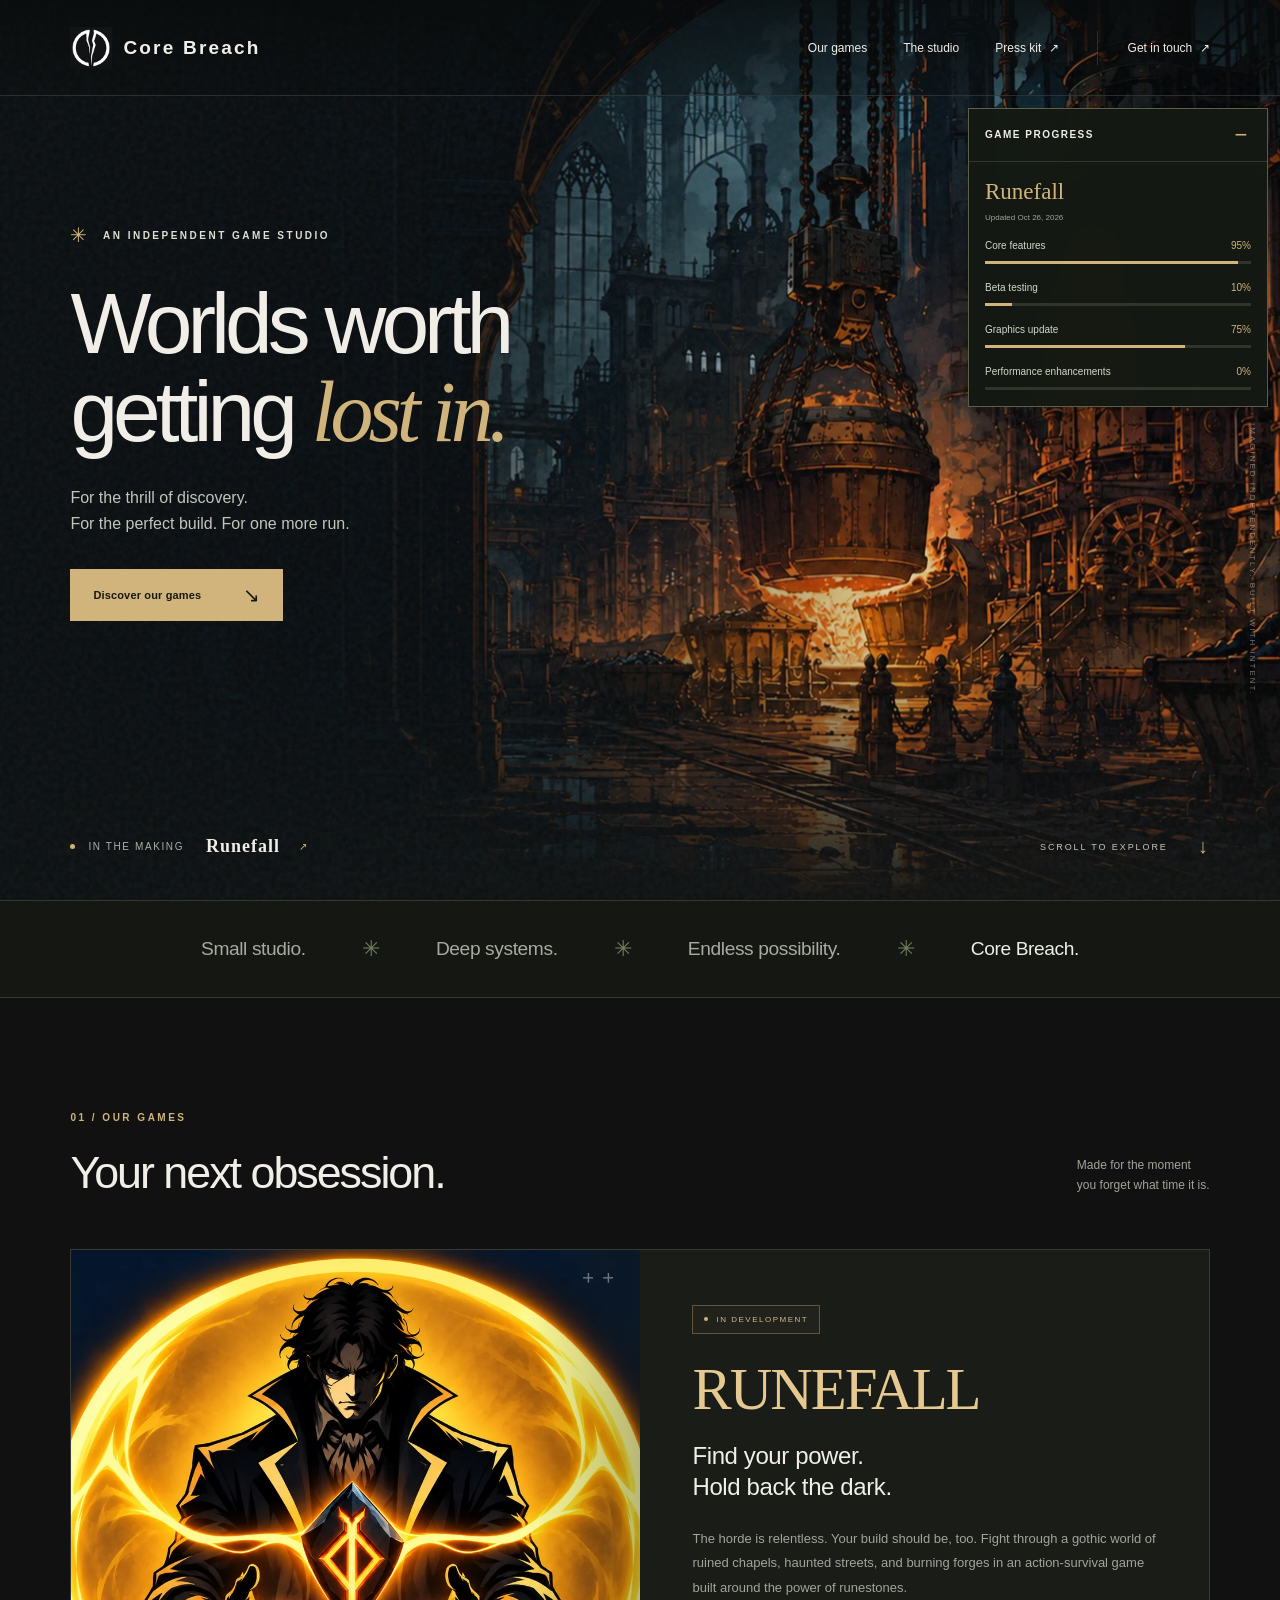
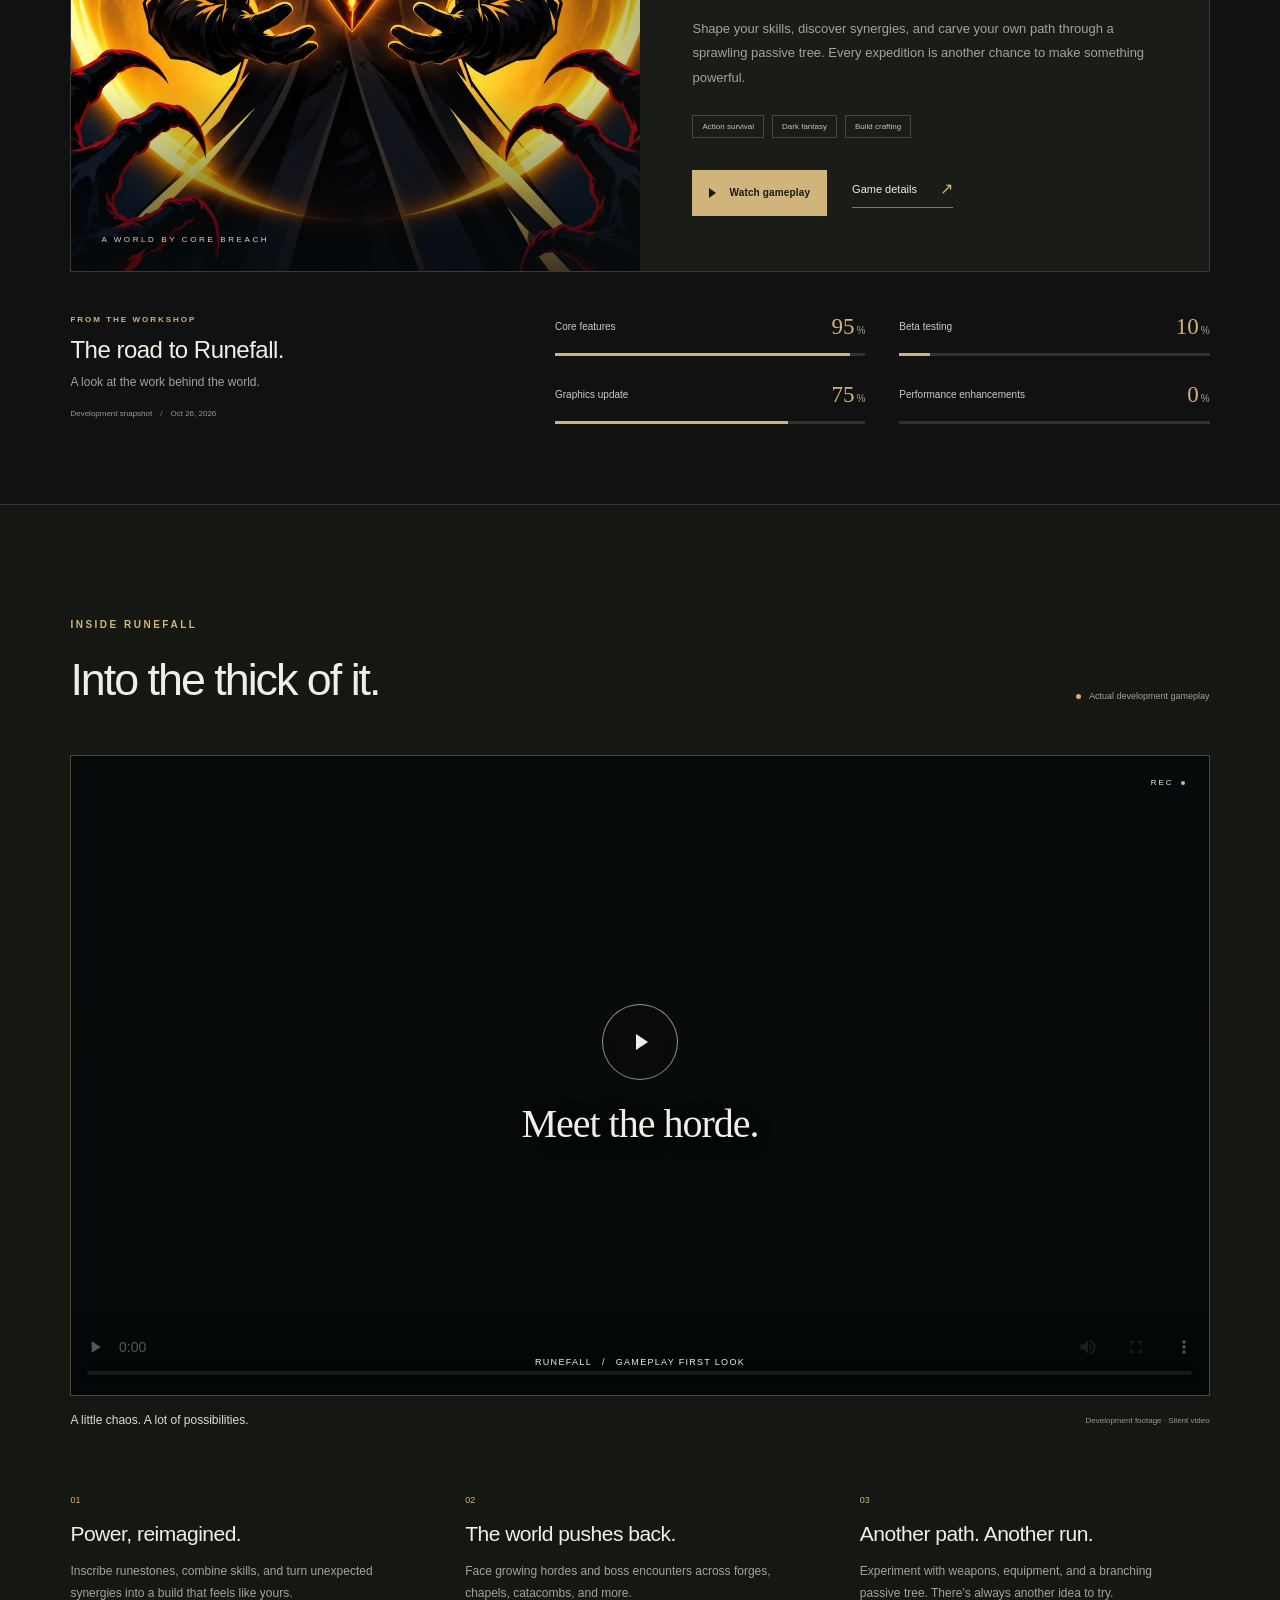
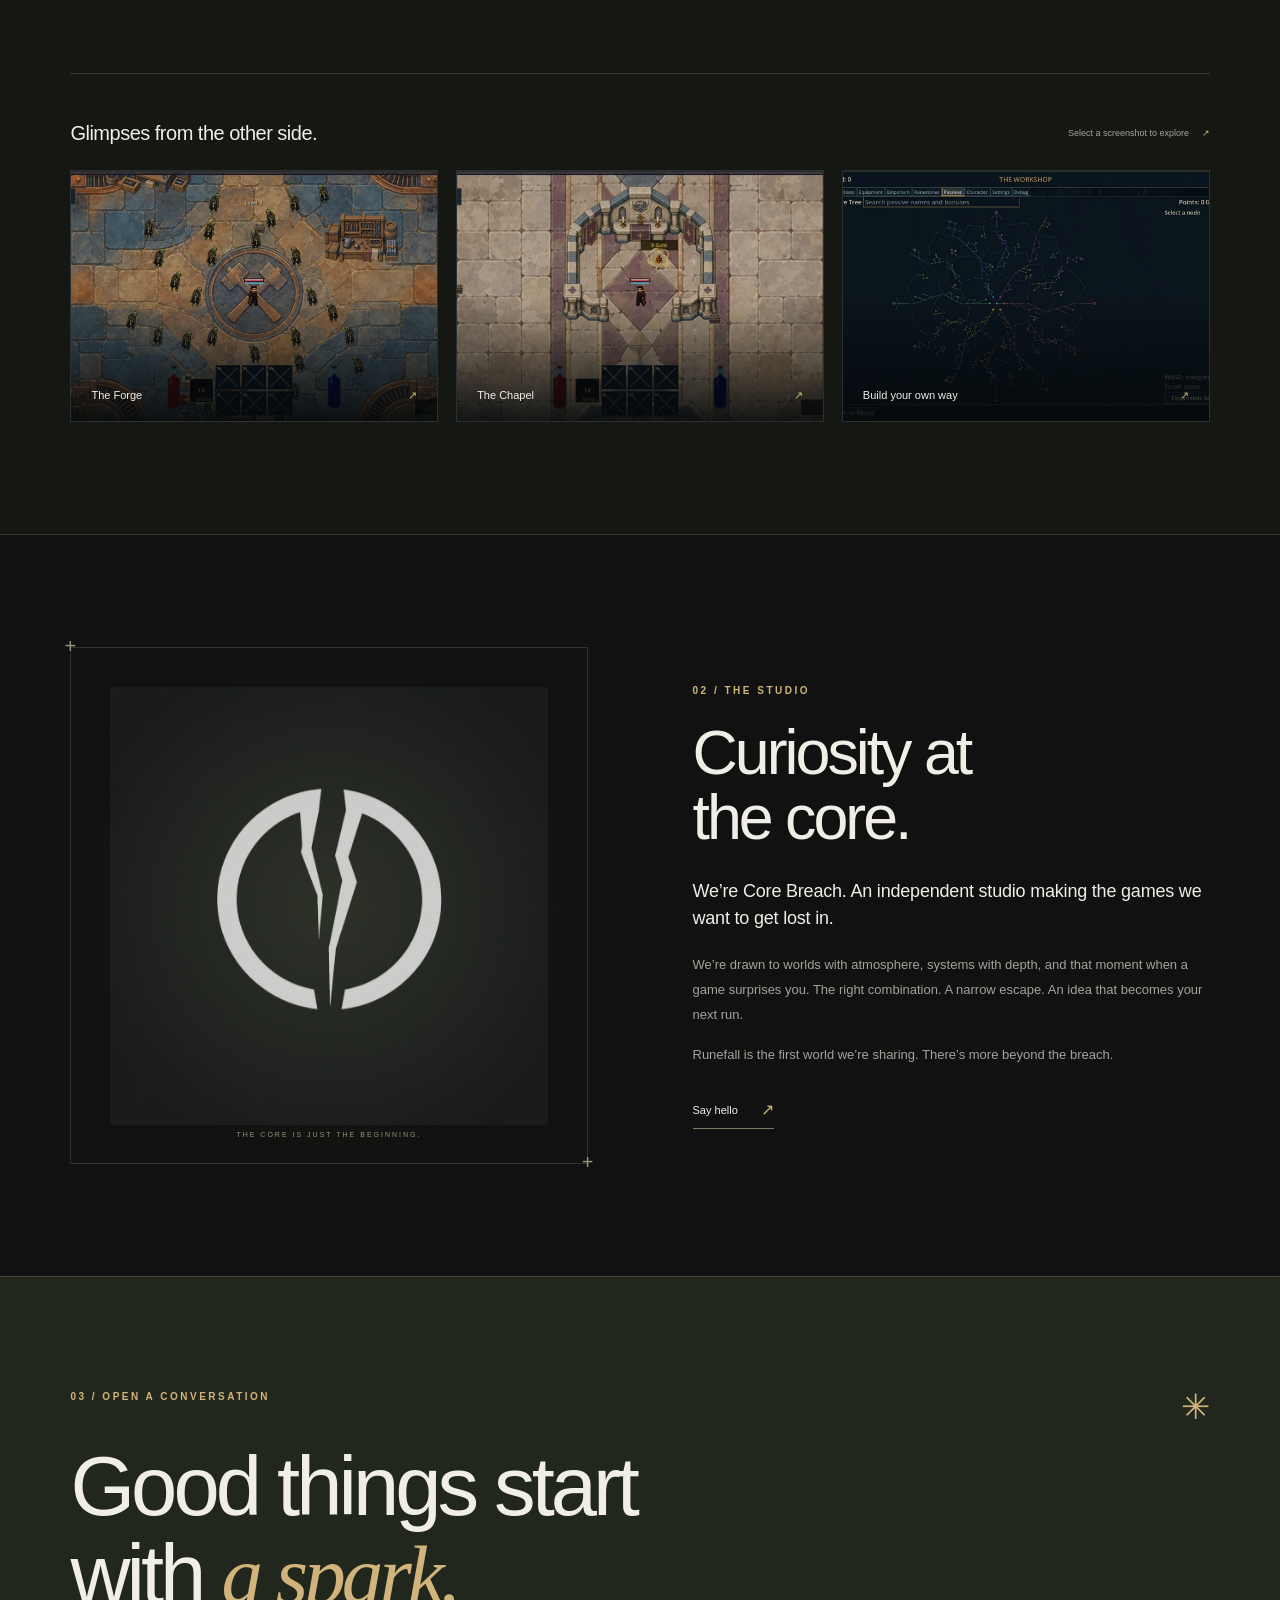
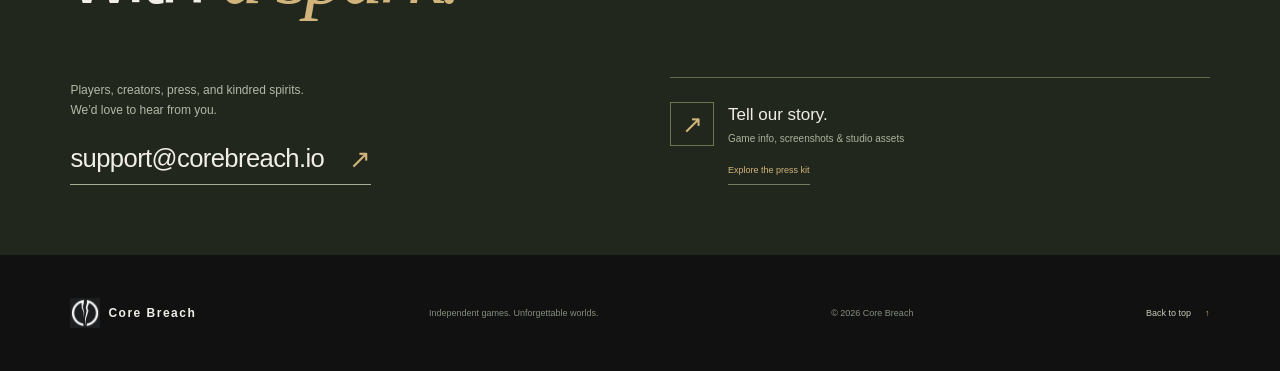
==== commit 6ab64928: "feat: add floating game progress panel and Core Breach branding" ====
--- a/index.html
+++ b/index.html
@@ -4,26 +4,29 @@
   <meta charset="utf-8">
   <meta name="viewport" content="width=device-width, initial-scale=1">
   <meta name="theme-color" content="#101110">
-  <title>Corebreach — Independent games. Unforgettable worlds.</title>
-  <meta name="description" content="Corebreach is an independent game studio building worlds worth getting lost in. Discover Runefall, our dark fantasy action-survival game, and follow its development.">
+  <title>Core Breach — Independent games. Unforgettable worlds.</title>
+  <meta name="description" content="Core Breach is an independent game studio building worlds worth getting lost in. Discover Runefall, our dark fantasy action-survival game, and follow its development.">
   <link rel="canonical" href="https://corebreach.io/">
   <meta property="og:type" content="website">
-  <meta property="og:title" content="Corebreach — Worlds worth getting lost in.">
-  <meta property="og:description" content="Independent games. Deep systems. One more run. Discover Runefall, in development at Corebreach.">
+  <meta property="og:title" content="Core Breach — Worlds worth getting lost in.">
+  <meta property="og:description" content="Independent games. Deep systems. One more run. Discover Runefall, in development at Core Breach.">
   <meta property="og:url" content="https://corebreach.io/">
   <meta property="og:image" content="https://corebreach.io/assets/images/social-card.jpg">
   <meta name="twitter:card" content="summary_large_image">
   <link rel="icon" href="favicon.png" type="image/png">
   <link rel="preload" as="image" href="assets/images/runefall-forge.webp" fetchpriority="high">
   <link rel="stylesheet" href="styles.css">
+  <link rel="stylesheet" href="progress-panel.css">
   <script src="site.js" defer></script>
+  <script src="game-progress.js" defer></script>
+  <script src="progress-panel.js" defer></script>
 </head>
 <body>
   <a class="skip-link" href="#main">Skip to content</a>
   <header class="site-header">
-    <a class="brand" href="./" aria-label="Corebreach home">
+    <a class="brand" href="./" aria-label="Core Breach home">
       <img src="assets/images/corebreach-mark.png" width="48" height="48" alt="">
-      <span>COREBREACH</span>
+      <span>Core Breach</span>
     </a>
     <button class="menu-toggle" type="button" aria-expanded="false" aria-controls="main-nav"><span>Menu</span><span class="menu-lines" aria-hidden="true"></span></button>
     <nav id="main-nav" class="main-nav" aria-label="Main navigation">
@@ -51,7 +54,7 @@
       <span class="hero-side-label" aria-hidden="true">IMAGINED INDEPENDENTLY. BUILT WITH INTENT.</span>
     </section>
 
-    <div class="studio-strip" aria-hidden="true"><span>Small studio.</span><span class="strip-symbol">✳</span><span>Deep systems.</span><span class="strip-symbol">✳</span><span>Endless possibility.</span><span class="strip-symbol">✳</span><span>Corebreach.</span></div>
+    <div class="studio-strip" aria-hidden="true"><span>Small studio.</span><span class="strip-symbol">✳</span><span>Deep systems.</span><span class="strip-symbol">✳</span><span>Endless possibility.</span><span class="strip-symbol">✳</span><span>Core Breach.</span></div>
 
     <section class="games-section section-pad" id="games" aria-labelledby="games-title">
       <div class="container">
@@ -63,7 +66,7 @@
         <article class="game-feature" id="runefall" aria-labelledby="runefall-title">
           <div class="game-art">
             <img src="assets/images/runefall-runeweaver.webp" alt="Runefall character artwork: a dark-coated hunter channels a glowing runestone into a golden protective ward." width="1080" height="1080" loading="lazy">
-            <span class="art-label">A world by Corebreach</span>
+            <span class="art-label">A world by Core Breach</span>
             <span class="game-art-corner" aria-hidden="true">+<br>+</span>
           </div>
           <div class="game-story">
@@ -77,7 +80,7 @@
           </div>
         </article>
 
-        <div class="development" aria-labelledby="development-title">
+        <div class="development" aria-labelledby="development-title" data-game-progress="runefall">
           <div class="development-intro"><p class="eyebrow">From the workshop</p><h3 id="development-title">The road to Runefall.</h3><p>A look at the work behind the world.</p><span class="snapshot-date">Development snapshot <span aria-hidden="true">/</span> <time datetime="2026-10-26">Oct 26, 2026</time></span></div>
           <div class="progress-grid">
             <div class="progress-item"><div class="progress-label"><label for="progress-core">Core features</label><span>95<span class="percent">%</span></span></div><progress id="progress-core" max="100" value="95">95%</progress></div>
@@ -120,7 +123,7 @@
     <section class="studio-section section-pad" id="studio" aria-labelledby="studio-title">
       <div class="container studio-layout">
         <div class="studio-symbol" aria-hidden="true"><img src="assets/images/corebreach-logo.png" alt="" width="1024" height="1024" loading="lazy"><span class="symbol-coordinate">THE CORE IS JUST THE BEGINNING.</span></div>
-        <div class="studio-copy"><p class="eyebrow section-index">02 / The studio</p><h2 id="studio-title">Curiosity at<br>the core.</h2><p class="studio-lead">We’re Corebreach. An independent studio making the games we want to get lost in.</p><p class="body-copy">We’re drawn to worlds with atmosphere, systems with depth, and that moment when a game surprises you. The right combination. A narrow escape. An idea that becomes your next run.</p><p class="body-copy">Runefall is the first world we’re sharing. There’s more beyond the breach.</p><a class="text-link" href="mailto:support@corebreach.io">Say hello <span aria-hidden="true">↗</span></a></div>
+        <div class="studio-copy"><p class="eyebrow section-index">02 / The studio</p><h2 id="studio-title">Curiosity at<br>the core.</h2><p class="studio-lead">We’re Core Breach. An independent studio making the games we want to get lost in.</p><p class="body-copy">We’re drawn to worlds with atmosphere, systems with depth, and that moment when a game surprises you. The right combination. A narrow escape. An idea that becomes your next run.</p><p class="body-copy">Runefall is the first world we’re sharing. There’s more beyond the breach.</p><a class="text-link" href="mailto:support@corebreach.io">Say hello <span aria-hidden="true">↗</span></a></div>
       </div>
     </section>
 
@@ -133,7 +136,7 @@
     </section>
   </main>
 
-  <footer class="site-footer container"><a class="brand footer-brand" href="./"><img src="assets/images/corebreach-mark.png" width="36" height="36" alt=""><span>COREBREACH</span></a><p>Independent games. Unforgettable worlds.</p><span>© 2026 Corebreach</span><a href="#main" class="back-top">Back to top <span aria-hidden="true">↑</span></a></footer>
+  <footer class="site-footer container"><a class="brand footer-brand" href="./"><img src="assets/images/corebreach-mark.png" width="36" height="36" alt=""><span>Core Breach</span></a><p>Independent games. Unforgettable worlds.</p><span>© 2026 Core Breach</span><a href="#main" class="back-top">Back to top <span aria-hidden="true">↑</span></a></footer>
 
   <dialog class="lightbox" id="screenshot-dialog" aria-labelledby="lightbox-caption">
     <div class="lightbox-toolbar"><span>RUNEFALL <span class="lightbox-counter"></span></span><button class="icon-button" data-close-lightbox type="button" aria-label="Close screenshot gallery">Close <span aria-hidden="true">×</span></button></div>
--- a/styles.css
+++ b/styles.css
@@ -1,4 +1,4 @@
-/* Corebreach — charcoal, paper, and a little fire. No external dependencies. */
+/* Core Breach — charcoal, paper, and a little fire. No external dependencies. */
 :root{--bg:#101110;--surface:#181a17;--surface-2:#1e211b;--paper:#f0eee7;--muted:#a2a49a;--gold:#d0b47b;--line:rgba(232,233,214,.15);--max:1280px;--gutter:clamp(24px,5.5vw,88px);color-scheme:dark;font-family:Arial,Helvetica,sans-serif;font-synthesis:none;scroll-behavior:smooth;scroll-padding-top:100px}
 *{box-sizing:border-box}body{margin:0;background:var(--bg);color:var(--paper);-webkit-font-smoothing:antialiased}body.modal-open{overflow:hidden}a{color:inherit;text-decoration:none}button{font:inherit;color:inherit;cursor:pointer}img,video{display:block;max-width:100%}button,a{-webkit-tap-highlight-color:transparent}button{border-radius:0}h1,h2,h3,p{margin:0}button:focus-visible,a:focus-visible,video:focus-visible{outline:2px solid var(--gold);outline-offset:6px}::selection{background:var(--gold);color:var(--bg)}.container{width:calc(100% - var(--gutter)*2);max-width:var(--max);margin-inline:auto}.section-pad{padding-block:112px}.eyebrow{text-transform:uppercase;font-size:10px;line-height:1.5;font-weight:600;letter-spacing:2.5px}.section-index{color:var(--gold);margin-bottom:22px}.small-cross{color:var(--gold);font-size:20px;line-height:1;display:inline-block}.skip-link{position:fixed;top:12px;left:12px;padding:14px;background:var(--gold);color:var(--bg);z-index:30;transform:translateY(-200%)}.skip-link:focus{transform:translateY(0)}
 .site-header{height:96px;padding-inline:var(--gutter);display:flex;align-items:center;justify-content:space-between;border-bottom:1px solid var(--line);position:absolute;top:0;left:0;right:0;z-index:10;background:linear-gradient(180deg,rgba(9,12,12,.75),rgba(9,12,12,.2))}.brand{display:inline-flex;gap:11px;align-items:center;font-size:19px;letter-spacing:2.2px;font-weight:700;white-space:nowrap}.brand img{width:42px;height:42px;mix-blend-mode:screen}.brand-dot{font-size:8px;vertical-align:top;position:relative;top:1px;margin-left:4px}.main-nav{display:flex;align-items:center;gap:36px;font-size:12px}.main-nav>a{padding:10px 0;position:relative}.main-nav>a:after{content:"";position:absolute;bottom:1px;left:0;height:1px;width:0;background:var(--gold);transition:width .2s}.main-nav>a:hover:after{width:100%}.main-nav span{margin-left:4px}.main-nav .nav-contact{border-left:1px solid var(--line);padding-left:30px;margin-left:2px}.main-nav .nav-contact:after{left:30px;max-width:110px}.menu-toggle{display:none}
--- a/progress-panel.css
+++ b/progress-panel.css
@@ -0,0 +1,135 @@
+.progress-panel {
+  position: fixed;
+  z-index: 9;
+  top: var(--progress-panel-top, 108px);
+  right: max(12px, env(safe-area-inset-right));
+  width: min(300px, calc(100vw - 24px));
+  border: 1px solid #596046;
+  background: rgba(20, 25, 19, .97);
+  color: var(--paper);
+  box-shadow: 0 12px 40px rgba(0, 0, 0, .35);
+  backdrop-filter: blur(12px);
+}
+
+.progress-panel-header {
+  display: flex;
+  align-items: center;
+  justify-content: space-between;
+  gap: 16px;
+  min-height: 52px;
+  padding: 4px 4px 4px 16px;
+}
+
+.progress-panel-title {
+  font-size: 10px;
+  line-height: 1.4;
+  font-weight: 600;
+  text-transform: uppercase;
+  letter-spacing: 1.5px;
+}
+
+.progress-panel-toggle {
+  display: grid;
+  place-items: center;
+  flex-shrink: 0;
+  width: 44px;
+  height: 44px;
+  padding: 0;
+  border: 1px solid transparent;
+  background: transparent;
+  color: var(--gold);
+  font-size: 22px;
+  line-height: 1;
+}
+
+.progress-panel-toggle:hover {
+  background: rgba(208, 180, 123, .08);
+  border-color: var(--line);
+}
+
+.progress-panel-content {
+  max-height: max(0px, calc(100dvh - var(--progress-panel-top, 108px) - 66px));
+  overflow-y: auto;
+  overscroll-behavior: contain;
+  scrollbar-width: thin;
+  scrollbar-color: #727b5c transparent;
+}
+
+.progress-panel-content[hidden] { display: none; }
+.progress-panel.is-collapsed { width: 180px; }
+
+.progress-panel-game {
+  padding: 16px;
+  border-top: 1px solid var(--line);
+}
+
+.progress-panel-game-title {
+  font-family: Georgia, 'Times New Roman', serif;
+  font-size: 23px;
+  font-weight: 400;
+  line-height: 1.2;
+  color: var(--gold);
+}
+
+.progress-panel-game-title a:hover { text-decoration: underline; }
+
+.progress-panel-date {
+  display: block;
+  margin-top: 7px;
+  font-size: 8px;
+  color: var(--muted);
+}
+
+.progress-panel-meter { margin-top: 17px; }
+
+.progress-panel-label {
+  display: flex;
+  align-items: baseline;
+  justify-content: space-between;
+  gap: 12px;
+  margin-bottom: 8px;
+  font-size: 10px;
+  line-height: 1.4;
+}
+
+.progress-panel-label label { color: #d3d8c8; }
+.progress-panel-label > span { color: var(--gold); }
+.progress-panel progress { height: 3px; }
+
+@media (max-width: 900px) {
+  .has-progress-panel .hero-content {
+    padding-top: max(205px, calc(var(--progress-panel-reserved-height, 0px) + 128px));
+  }
+
+  .has-progress-panel .hero {
+    min-height: max(720px, calc(var(--progress-panel-reserved-height, 0px) + 600px));
+  }
+
+  .progress-panel-game {
+    display: grid;
+    grid-template-columns: minmax(0, 1fr) minmax(0, 1fr);
+    column-gap: 16px;
+  }
+
+  .progress-panel-game-title, .progress-panel-date { grid-column: 1 / -1; }
+  .progress-panel-label { min-height: 28px; align-items: flex-start; }
+}
+
+@media (max-width: 600px) {
+  .progress-panel { width: min(280px, calc(100vw - 24px)); }
+  .progress-panel-game { padding: 13px 16px 16px; }
+  .progress-panel-game-title { font-size: 21px; }
+  .progress-panel-meter { margin-top: 13px; }
+
+  .has-progress-panel .hero-content {
+    padding-top: max(205px, calc(var(--progress-panel-reserved-height, 0px) + 112px));
+  }
+
+  .has-progress-panel .hero {
+    min-height: max(700px, calc(var(--progress-panel-reserved-height, 0px) + 500px));
+  }
+}
+
+@media print {
+  .progress-panel { display: none; }
+}
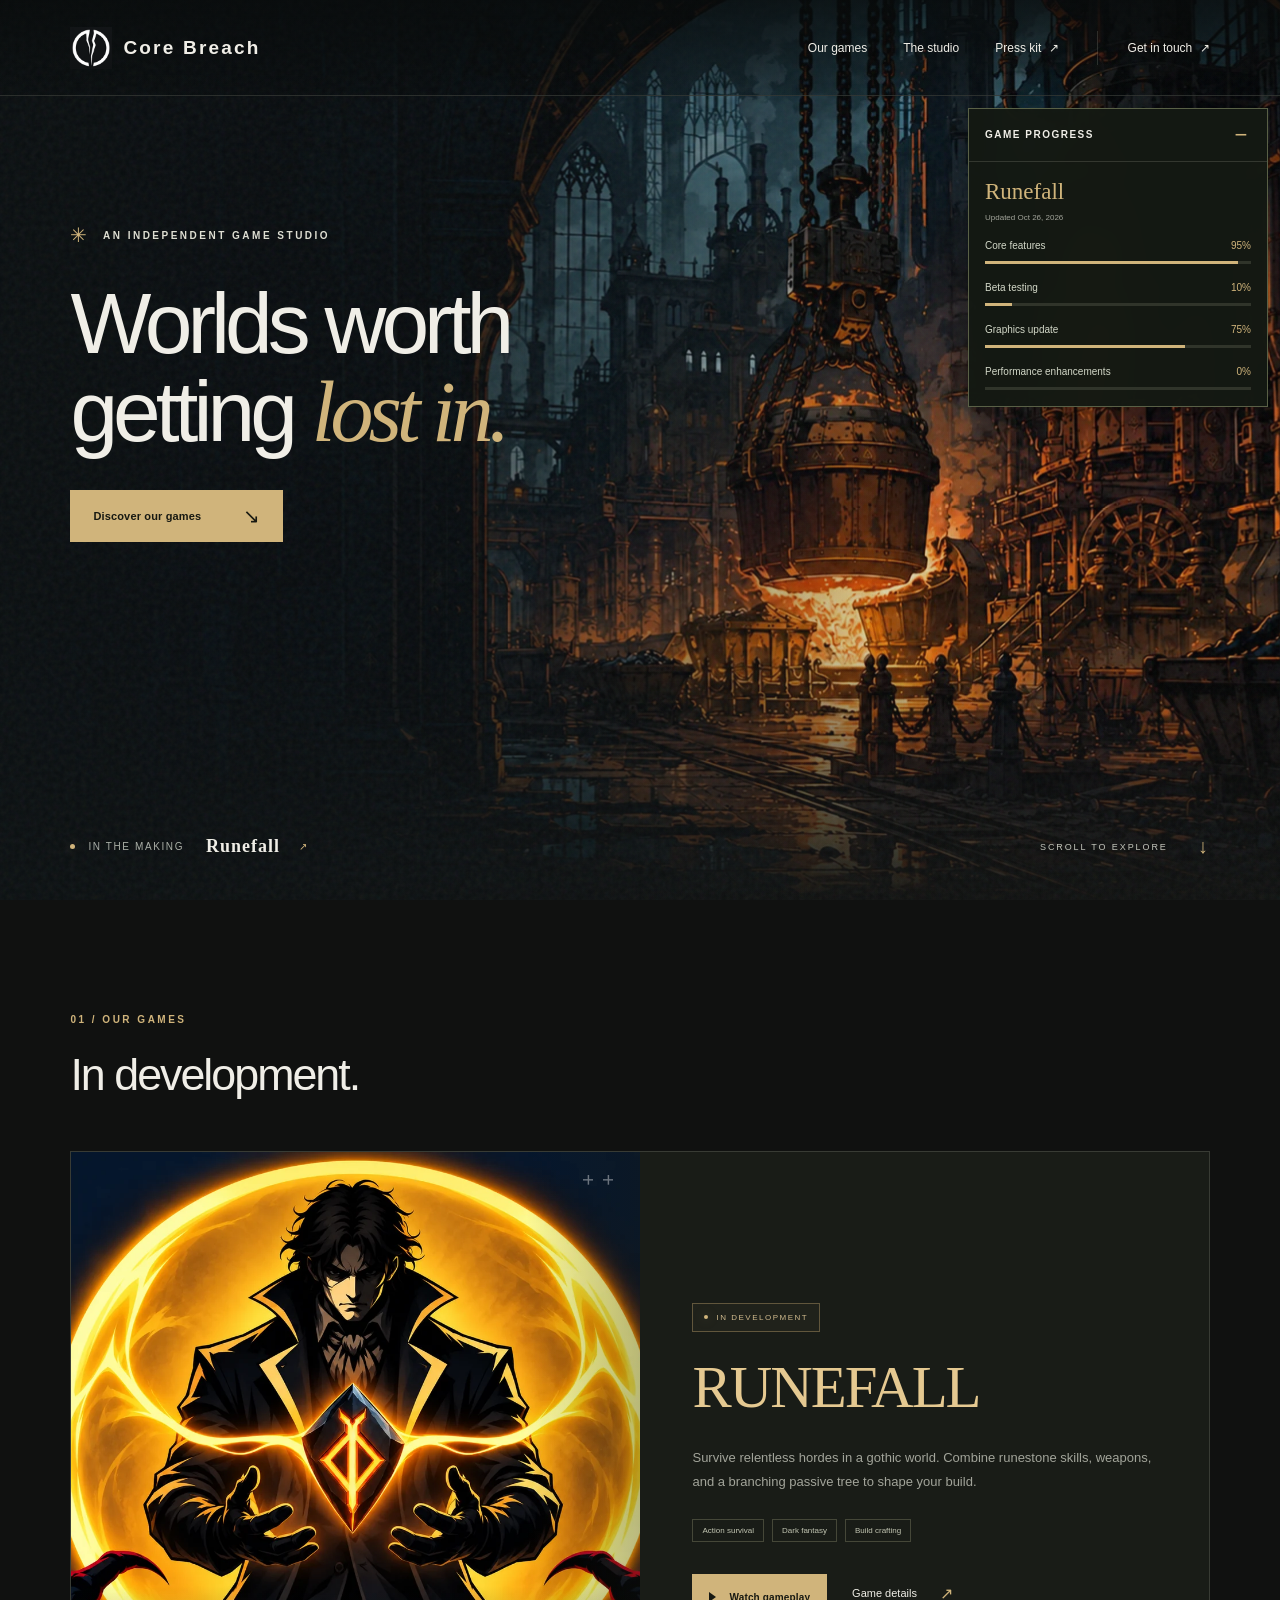
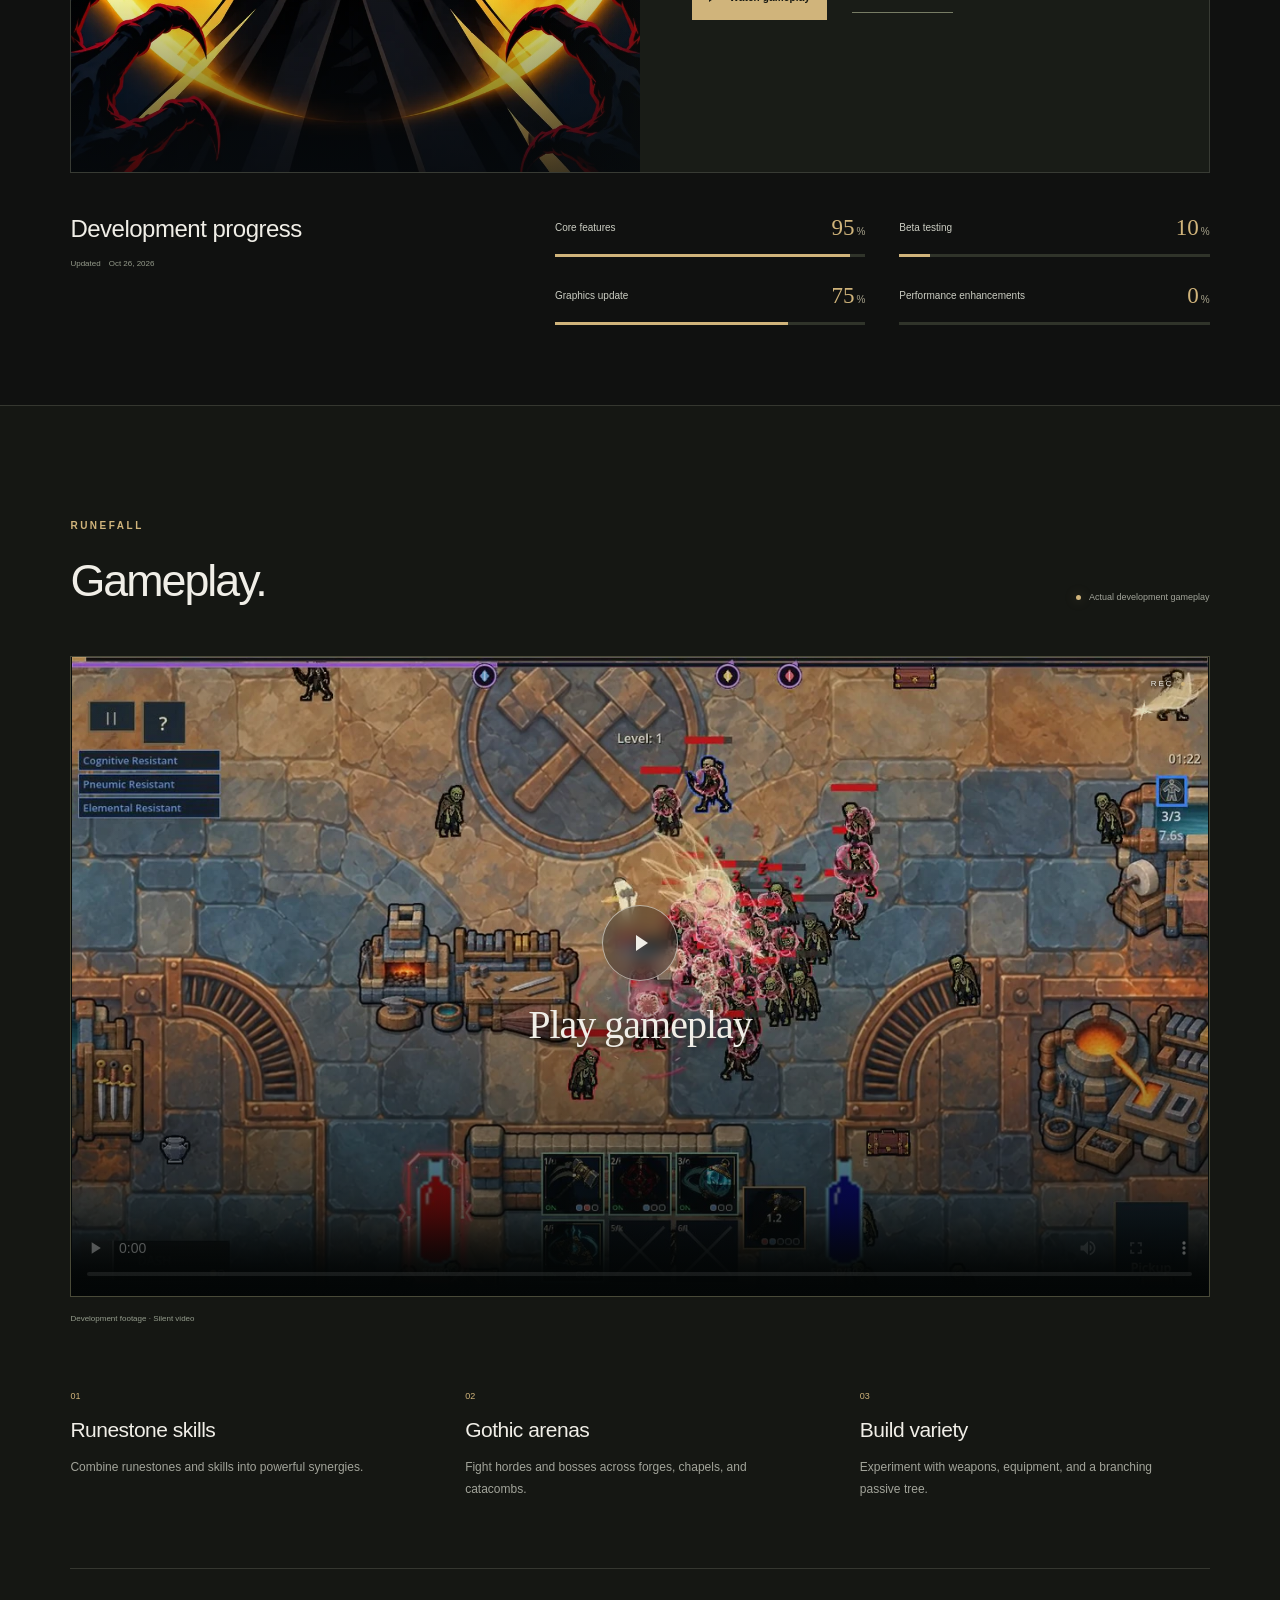
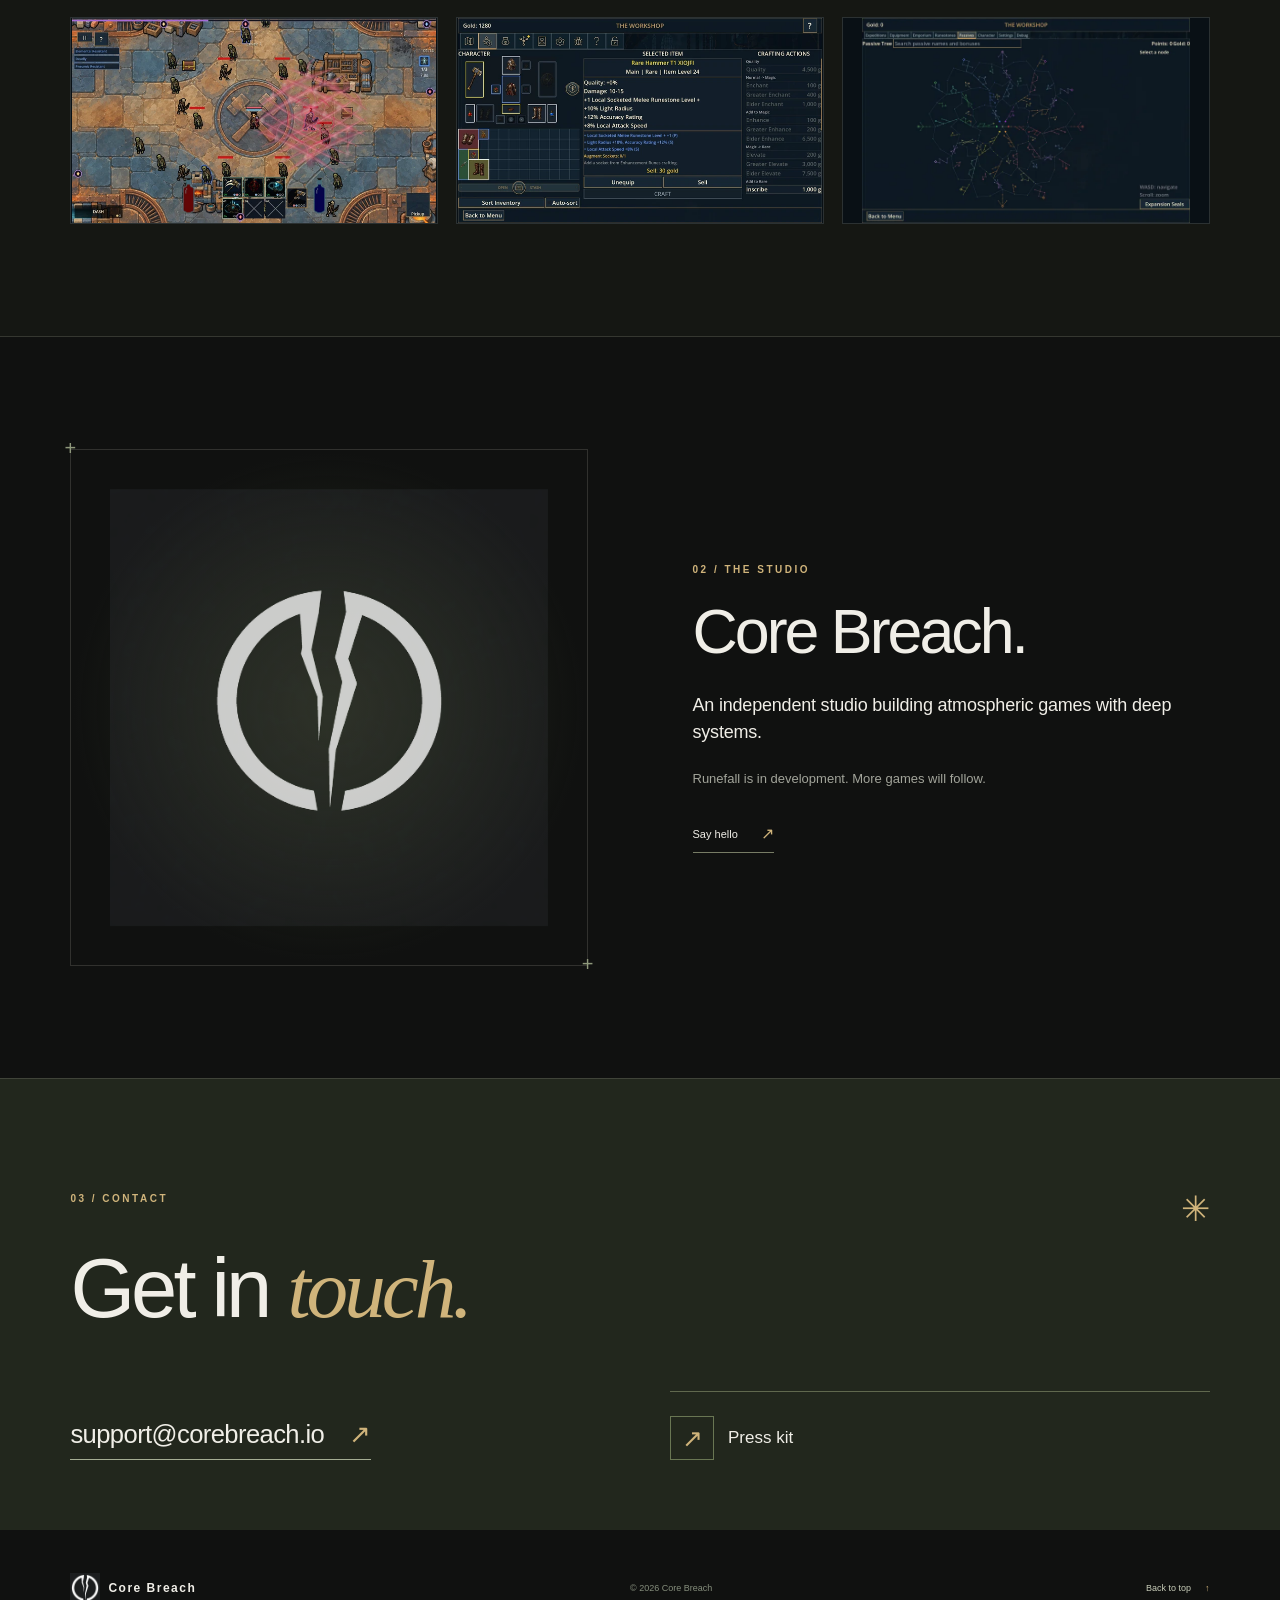
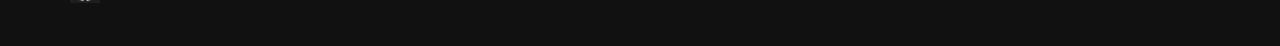
==== commit 9399303a: "Initial site commit" ====
--- a/index.html
+++ b/index.html
@@ -24,7 +24,7 @@
 <body>
   <a class="skip-link" href="#main">Skip to content</a>
   <header class="site-header">
-    <a class="brand" href="./" aria-label="Core Breach home">
+    <a class="brand" href="index.html" aria-label="Core Breach home">
       <img src="assets/images/corebreach-mark.png" width="48" height="48" alt="">
       <span>Core Breach</span>
     </a>
@@ -32,7 +32,7 @@
     <nav id="main-nav" class="main-nav" aria-label="Main navigation">
       <a href="#games">Our games</a>
       <a href="#studio">The studio</a>
-      <a href="press/">Press kit <span aria-hidden="true">↗</span></a>
+      <a href="press/index.html">Press kit <span aria-hidden="true">↗</span></a>
       <a class="nav-contact" href="mailto:support@corebreach.io">Get in touch <span aria-hidden="true">↗</span></a>
     </nav>
   </header>
@@ -44,44 +44,36 @@
       <div class="hero-content container">
         <p class="eyebrow"><span class="small-cross" aria-hidden="true">✳</span> An independent game studio</p>
         <h1 id="hero-title">Worlds worth<br>getting <em>lost in.</em></h1>
-        <p class="hero-description">For the thrill of discovery.<br>For the perfect build. For one more run.</p>
         <a class="button button-gold" href="#games">Discover our games <span aria-hidden="true">↘</span></a>
       </div>
       <div class="hero-bottom container">
         <a class="hero-feature" href="#runefall"><span class="live-dot" aria-hidden="true"></span><span>In the making</span><strong>Runefall</strong><span aria-hidden="true">↗</span></a>
         <a class="scroll-cue" href="#games">Scroll to explore <span aria-hidden="true">↓</span></a>
       </div>
-      <span class="hero-side-label" aria-hidden="true">IMAGINED INDEPENDENTLY. BUILT WITH INTENT.</span>
     </section>
-
-    <div class="studio-strip" aria-hidden="true"><span>Small studio.</span><span class="strip-symbol">✳</span><span>Deep systems.</span><span class="strip-symbol">✳</span><span>Endless possibility.</span><span class="strip-symbol">✳</span><span>Core Breach.</span></div>
 
     <section class="games-section section-pad" id="games" aria-labelledby="games-title">
       <div class="container">
         <div class="section-heading">
-          <div><p class="eyebrow section-index">01 / Our games</p><h2 id="games-title">Your next obsession.</h2></div>
-          <p>Made for the moment<br>you forget what time it is.</p>
+          <div><p class="eyebrow section-index">01 / Our games</p><h2 id="games-title">In development.</h2></div>
         </div>
 
         <article class="game-feature" id="runefall" aria-labelledby="runefall-title">
           <div class="game-art">
             <img src="assets/images/runefall-runeweaver.webp" alt="Runefall character artwork: a dark-coated hunter channels a glowing runestone into a golden protective ward." width="1080" height="1080" loading="lazy">
-            <span class="art-label">A world by Core Breach</span>
             <span class="game-art-corner" aria-hidden="true">+<br>+</span>
           </div>
           <div class="game-story">
             <span class="status"><span class="live-dot" aria-hidden="true"></span> In development</span>
             <h3 id="runefall-title" class="runefall-wordmark">RUNEFALL</h3>
-            <p class="game-tagline">Find your power.<br>Hold back the dark.</p>
-            <p class="body-copy">The horde is relentless. Your build should be, too. Fight through a gothic world of ruined chapels, haunted streets, and burning forges in an action-survival game built around the power of runestones.</p>
-            <p class="body-copy">Shape your skills, discover synergies, and carve your own path through a sprawling passive tree. Every expedition is another chance to make something powerful.</p>
+            <p class="body-copy">Survive relentless hordes in a gothic world. Combine runestone skills, weapons, and a branching passive tree to shape your build.</p>
             <div class="game-tags" aria-label="Game genres"><span>Action survival</span><span>Dark fantasy</span><span>Build crafting</span></div>
             <div class="game-actions"><a class="button button-gold" href="#gameplay"><span class="play-triangle" aria-hidden="true"></span> Watch gameplay</a><a class="text-link" href="press/#runefall-facts">Game details <span aria-hidden="true">↗</span></a></div>
           </div>
         </article>
 
         <div class="development" aria-labelledby="development-title" data-game-progress="runefall">
-          <div class="development-intro"><p class="eyebrow">From the workshop</p><h3 id="development-title">The road to Runefall.</h3><p>A look at the work behind the world.</p><span class="snapshot-date">Development snapshot <span aria-hidden="true">/</span> <time datetime="2026-10-26">Oct 26, 2026</time></span></div>
+          <div class="development-intro"><h3 id="development-title">Development progress</h3><span class="snapshot-date">Updated <time datetime="2026-10-26">Oct 26, 2026</time></span></div>
           <div class="progress-grid">
             <div class="progress-item"><div class="progress-label"><label for="progress-core">Core features</label><span>95<span class="percent">%</span></span></div><progress id="progress-core" max="100" value="95">95%</progress></div>
             <div class="progress-item"><div class="progress-label"><label for="progress-beta">Beta testing</label><span>10<span class="percent">%</span></span></div><progress id="progress-beta" max="100" value="10">10%</progress></div>
@@ -94,54 +86,53 @@
 
     <section class="gameplay-section section-pad" id="gameplay" aria-labelledby="gameplay-title">
       <div class="container">
-        <div class="section-heading"><div><p class="eyebrow section-index">Inside Runefall</p><h2 id="gameplay-title">Into the thick of it.</h2></div><span class="subtle-label"><span class="live-dot" aria-hidden="true"></span> Actual development gameplay</span></div>
+        <div class="section-heading"><div><p class="eyebrow section-index">Runefall</p><h2 id="gameplay-title">Gameplay.</h2></div><span class="subtle-label"><span class="live-dot" aria-hidden="true"></span> Actual development gameplay</span></div>
         <div class="video-frame">
           <video id="gameplay-video" controls playsinline preload="none" poster="assets/images/runefall-video-poster.webp" aria-label="Runefall gameplay: runestone combat against the horde in the Forge. Silent video.">
             <source src="assets/video/runefall-gameplay.mp4" type="video/mp4">
             Your browser cannot play this video. <a href="assets/video/runefall-gameplay.mp4">Download the gameplay video</a>.
           </video>
-          <button class="video-cover" type="button" aria-label="Play Runefall gameplay video" hidden><span class="video-play"><span class="play-triangle" aria-hidden="true"></span></span><span class="video-cover-title">Meet the horde.</span><span class="video-cover-meta">Runefall <span aria-hidden="true">/</span> Gameplay first look</span></button>
+          <button class="video-cover" type="button" aria-label="Play Runefall gameplay video" hidden><span class="video-play"><span class="play-triangle" aria-hidden="true"></span></span><span class="video-cover-title">Play gameplay</span></button>
           <span class="video-corner" aria-hidden="true">REC <span></span></span>
         </div>
-        <div class="video-caption"><p>A little chaos. A lot of possibilities.</p><span>Development footage · Silent video</span></div>
+        <div class="video-caption"><span>Development footage · Silent video</span></div>
 
         <div class="game-pillars">
-          <div class="pillar"><span class="pillar-number">01</span><h3>Power, reimagined.</h3><p>Inscribe runestones, combine skills, and turn unexpected synergies into a build that feels like yours.</p></div>
-          <div class="pillar"><span class="pillar-number">02</span><h3>The world pushes back.</h3><p>Face growing hordes and boss encounters across forges, chapels, catacombs, and more.</p></div>
-          <div class="pillar"><span class="pillar-number">03</span><h3>Another path. Another run.</h3><p>Experiment with weapons, equipment, and a branching passive tree. There’s always another idea to try.</p></div>
+          <div class="pillar"><span class="pillar-number">01</span><h3>Runestone skills</h3><p>Combine runestones and skills into powerful synergies.</p></div>
+          <div class="pillar"><span class="pillar-number">02</span><h3>Gothic arenas</h3><p>Fight hordes and bosses across forges, chapels, and catacombs.</p></div>
+          <div class="pillar"><span class="pillar-number">03</span><h3>Build variety</h3><p>Experiment with weapons, equipment, and a branching passive tree.</p></div>
         </div>
 
-        <div class="gallery-heading"><h3>Glimpses from the other side.</h3><p>Select a screenshot to explore <span aria-hidden="true">↗</span></p></div>
-        <div class="screenshot-gallery">
-          <a class="screenshot screenshot-wide" href="assets/images/runefall-forge-gameplay.webp" data-gallery data-caption="The Forge — a warm welcome from the horde."><img src="assets/images/runefall-forge-gameplay-thumb.webp" alt="Runefall gameplay in the Forge, with the hunter surrounded by undead on an ornate stone floor." width="720" height="405" loading="lazy"><span><span>The Forge</span><span aria-hidden="true">↗</span></span></a>
-          <a class="screenshot" href="assets/images/runefall-chapel-gameplay.webp" data-gallery data-caption="The Chapel — the dark has found its way inside."><img src="assets/images/runefall-chapel-gameplay-thumb.webp" alt="Runefall gameplay among the stone walls and furnishings of the Chapel." width="720" height="405" loading="lazy"><span><span>The Chapel</span><span aria-hidden="true">↗</span></span></a>
-          <a class="screenshot" href="assets/images/runefall-passive-tree.webp" data-gallery data-caption="The passive tree — find a path. Make it your own."><img src="assets/images/runefall-passive-tree-thumb.webp" alt="The Runefall passive tree, with colored branches connecting many different character upgrades." width="720" height="450" loading="lazy"><span><span>Build your own way</span><span aria-hidden="true">↗</span></span></a>
+        <div class="screenshot-gallery" aria-label="Runefall gallery">
+          <a class="screenshot screenshot-wide" href="assets/images/runefall-forge-gameplay.webp" data-gallery data-caption="The Forge"><img src="assets/images/runefall-forge-gameplay-thumb.webp" alt="Runefall combat in the Forge, with four active skills and expansions equipped to skills, the autoattack, and the dash." width="720" height="405" loading="lazy"></a>
+          <a class="screenshot" href="assets/images/runefall-inventory.webp" data-gallery data-caption="Inventory and equipment"><img src="assets/images/runefall-inventory-thumb.webp" alt="Runefall inventory and paper doll with empty equipment slots, normal gear, blue magic gear, and yellow rare gear." width="720" height="405" loading="lazy"></a>
+          <a class="screenshot" href="assets/images/runefall-passive-tree.webp" data-gallery data-caption="Passive tree"><img src="assets/images/runefall-passive-tree-thumb.webp" alt="The Runefall passive tree, with colored branches connecting many different character upgrades." width="720" height="450" loading="lazy"></a>
         </div>
       </div>
     </section>
 
     <section class="studio-section section-pad" id="studio" aria-labelledby="studio-title">
       <div class="container studio-layout">
-        <div class="studio-symbol" aria-hidden="true"><img src="assets/images/corebreach-logo.png" alt="" width="1024" height="1024" loading="lazy"><span class="symbol-coordinate">THE CORE IS JUST THE BEGINNING.</span></div>
-        <div class="studio-copy"><p class="eyebrow section-index">02 / The studio</p><h2 id="studio-title">Curiosity at<br>the core.</h2><p class="studio-lead">We’re Core Breach. An independent studio making the games we want to get lost in.</p><p class="body-copy">We’re drawn to worlds with atmosphere, systems with depth, and that moment when a game surprises you. The right combination. A narrow escape. An idea that becomes your next run.</p><p class="body-copy">Runefall is the first world we’re sharing. There’s more beyond the breach.</p><a class="text-link" href="mailto:support@corebreach.io">Say hello <span aria-hidden="true">↗</span></a></div>
+        <div class="studio-symbol" aria-hidden="true"><img src="assets/images/corebreach-logo.png" alt="" width="1024" height="1024" loading="lazy"></div>
+        <div class="studio-copy"><p class="eyebrow section-index">02 / The studio</p><h2 id="studio-title">Core Breach.</h2><p class="studio-lead">An independent studio building atmospheric games with deep systems.</p><p class="body-copy">Runefall is in development. More games will follow.</p><a class="text-link" href="mailto:support@corebreach.io">Say hello <span aria-hidden="true">↗</span></a></div>
       </div>
     </section>
 
     <section class="contact-section section-pad" id="contact" aria-labelledby="contact-title">
       <div class="container">
-        <div class="contact-top"><p class="eyebrow section-index">03 / Open a conversation</p><span class="small-cross" aria-hidden="true">✳</span></div>
-        <h2 id="contact-title">Good things start<br>with <em>a spark.</em></h2>
-        <div class="contact-bottom"><div><p>Players, creators, press, and kindred spirits.<br>We’d love to hear from you.</p><a class="email-link" href="mailto:support@corebreach.io">support@corebreach.io <span aria-hidden="true">↗</span></a></div><a class="press-callout" href="press/"><span class="press-icon" aria-hidden="true">↗</span><span><strong>Tell our story.</strong><span>Game info, screenshots &amp; studio assets</span></span><span class="text-link">Explore the press kit</span></a></div>
+        <div class="contact-top"><p class="eyebrow section-index">03 / Contact</p><span class="small-cross" aria-hidden="true">✳</span></div>
+        <h2 id="contact-title">Get in <em>touch.</em></h2>
+        <div class="contact-bottom"><div><a class="email-link" href="mailto:support@corebreach.io">support@corebreach.io <span aria-hidden="true">↗</span></a></div><a class="press-callout" href="press/index.html"><span class="press-icon" aria-hidden="true">↗</span><span><strong>Press kit</strong></span></a></div>
       </div>
     </section>
   </main>
 
-  <footer class="site-footer container"><a class="brand footer-brand" href="./"><img src="assets/images/corebreach-mark.png" width="36" height="36" alt=""><span>Core Breach</span></a><p>Independent games. Unforgettable worlds.</p><span>© 2026 Core Breach</span><a href="#main" class="back-top">Back to top <span aria-hidden="true">↑</span></a></footer>
+  <footer class="site-footer container"><a class="brand footer-brand" href="index.html"><img src="assets/images/corebreach-mark.png" width="36" height="36" alt=""><span>Core Breach</span></a><span>© 2026 Core Breach</span><a href="#main" class="back-top">Back to top <span aria-hidden="true">↑</span></a></footer>
 
   <dialog class="lightbox" id="screenshot-dialog" aria-labelledby="lightbox-caption">
     <div class="lightbox-toolbar"><span>RUNEFALL <span class="lightbox-counter"></span></span><button class="icon-button" data-close-lightbox type="button" aria-label="Close screenshot gallery">Close <span aria-hidden="true">×</span></button></div>
     <div class="lightbox-image-wrap"><button class="gallery-prev icon-button" type="button" aria-label="Previous screenshot">←</button><img id="lightbox-image" alt=""><button class="gallery-next icon-button" type="button" aria-label="Next screenshot">→</button></div>
-    <p id="lightbox-caption" aria-live="polite"></p>
+    <p id="lightbox-caption" class="visually-hidden" aria-live="polite"></p>
   </dialog>
 </body>
 </html>
--- a/styles.css
+++ b/styles.css
@@ -6,15 +6,19 @@
 .studio-strip{min-height:98px;border-block:1px solid var(--line);display:flex;align-items:center;justify-content:center;gap:clamp(25px,4.4vw,75px);font-size:clamp(14px,1.5vw,22px);letter-spacing:-.4px;color:#a7ab9f;padding:24px var(--gutter);background:#151713}.strip-symbol{font-size:22px;color:#737e5d}.studio-strip>span:last-child{color:var(--paper)}
 .section-heading{display:flex;align-items:flex-end;justify-content:space-between;gap:30px;margin-bottom:50px}.section-heading h2{font-size:clamp(32px,3.5vw,51px);letter-spacing:-2px;font-weight:400;line-height:1.15}.section-heading>p{font-size:12px;line-height:1.7;color:var(--muted);max-width:240px;padding-bottom:3px}.games-section{padding-bottom:80px}.game-feature{display:grid;grid-template-columns:1fr 1fr;background:#191c17;border:1px solid var(--line)}.game-art{position:relative;overflow:hidden;min-height:620px}.game-art>img{height:100%;width:100%;object-fit:cover;object-position:50% 44%;transition:transform .8s}.game-art:hover>img{transform:scale(1.025)}.game-art:after{content:"";position:absolute;inset:0;background:linear-gradient(0deg,rgba(7,11,14,.75),transparent 30%),linear-gradient(90deg,transparent 80%,rgba(25,28,23,.3))}.art-label{position:absolute;z-index:1;bottom:27px;left:30px;color:#e5d6af;font-size:8px;text-transform:uppercase;letter-spacing:2.6px}.game-art-corner{position:absolute;top:22px;left:22px;right:22px;z-index:1;font-size:20px;line-height:1;display:flex;justify-content:space-between;writing-mode:vertical-rl;color:rgba(255,255,255,.4);height:calc(100% - 44px);pointer-events:none}.game-story{padding:clamp(30px,4.3vw,66px) clamp(28px,4.1vw,64px);align-self:center}.status{display:inline-flex;gap:8px;align-items:center;text-transform:uppercase;font-size:8px;letter-spacing:1.5px;color:#cfba8d;padding:9px 11px;border:1px solid #61563c;background:rgba(208,180,123,.04)}.status .live-dot{width:4px;height:4px}.runefall-wordmark{font-family:Georgia,'Times New Roman',serif;font-size:clamp(42px,4.6vw,73px);font-weight:400;letter-spacing:-2px;color:#e5c991;line-height:1.15;margin-top:22px}.game-tagline{font-size:24px;font-weight:400;line-height:1.28;letter-spacing:-.4px;margin:18px 0 24px}.body-copy{font-size:13px;line-height:1.9;color:var(--muted);max-width:560px}.body-copy+.body-copy{margin-top:16px}.game-tags{display:flex;flex-wrap:wrap;gap:8px;margin:24px 0 32px}.game-tags span{padding:6px 9px;font-size:8px;border:1px solid #454738;color:#c2c5b2}.game-actions{display:flex;gap:25px;align-items:center;flex-wrap:wrap}.game-actions .button{gap:13px;min-height:46px;padding-inline:16px;font-size:10px}.play-triangle{width:0;height:0;border-top:5px solid transparent;border-bottom:5px solid transparent;border-left:7px solid currentColor;display:inline-block;flex-shrink:0}.text-link{display:inline-flex;align-items:center;gap:23px;font-size:11px;line-height:1.5;border-bottom:1px solid #777c65;padding-bottom:6px}.text-link span{font-size:16px;color:var(--gold)}.text-link:hover{color:var(--gold);border-color:var(--gold)}
 .development{display:grid;grid-template-columns:.95fr 1.5fr;gap:70px;padding:42px 0 0}.development-intro .eyebrow{font-size:8px;letter-spacing:2px;color:var(--gold);margin-bottom:10px}.development h3{font-size:24px;font-weight:400;letter-spacing:-.5px}.development-intro>p:not(.eyebrow){font-size:12px;color:var(--muted);margin:11px 0 20px}.snapshot-date{font-size:8px;color:#959b8b;display:flex;gap:8px;align-items:center}.snapshot-date>span{color:#737c63}.progress-grid{display:grid;grid-template-columns:1fr 1fr;gap:26px 34px;align-self:center}.progress-label{display:flex;align-items:center;justify-content:space-between;gap:14px;margin-bottom:13px}.progress-label label{font-size:10px;color:#cccec3}.progress-label>span{font-size:23px;font-family:Georgia,serif;color:var(--gold)}.percent{font-family:Arial,sans-serif;font-size:10px;margin-left:2px;color:#aaa58d}progress{display:block;appearance:none;-webkit-appearance:none;width:100%;height:3px;border:0;border-radius:0;background:#30342a;overflow:hidden;color:var(--gold)}progress::-webkit-progress-bar{background:#30342a}progress::-webkit-progress-value{background:var(--gold)}progress::-moz-progress-bar{background:var(--gold)}
-.gameplay-section{background:#151713;border-block:1px solid var(--line)}.subtle-label{font-size:9px;display:flex;align-items:center;gap:8px;color:var(--muted);padding-bottom:4px}.video-frame{position:relative;border:1px solid #494a38;background:#080b0b;isolation:isolate;aspect-ratio:16/9;overflow:hidden}.video-frame video{width:100%;height:100%;object-fit:contain}.video-cover{position:absolute;inset:0;width:100%;border:0;background:linear-gradient(0deg,rgba(4,8,8,.78),rgba(4,8,8,.05) 55%,rgba(4,8,8,.15));display:flex;flex-direction:column;align-items:center;justify-content:center;gap:20px}.video-cover[hidden]{display:none}.video-play{display:grid;place-items:center;border:1px solid rgba(240,238,231,.6);width:76px;height:76px;border-radius:50%;background:rgba(16,17,16,.3);backdrop-filter:blur(8px);transition:transform .2s,background .2s}.video-play .play-triangle{border-top-width:8px;border-bottom-width:8px;border-left-width:12px;margin-left:4px}.video-cover:hover .video-play{transform:scale(1.08);background:var(--gold);color:var(--bg)}.video-cover-title{font-family:Georgia,serif;font-size:40px;letter-spacing:-1px;text-shadow:0 2px 20px #000}.video-cover-meta{font-size:9px;letter-spacing:1.3px;position:absolute;bottom:28px;text-transform:uppercase;display:flex;gap:10px}.video-corner{position:absolute;pointer-events:none;top:22px;right:24px;display:flex;gap:7px;align-items:center;font-size:8px;letter-spacing:2px;text-shadow:0 1px 3px black}.video-corner span{height:4px;width:4px;border-radius:50%;background:#d0b47b}.video-frame.is-playing .video-corner{display:none}.video-caption{display:flex;justify-content:space-between;gap:15px;margin-top:17px;align-items:center}.video-caption p{font-size:12px;color:#deded2}.video-caption>span{font-size:8px;color:#949c8c}.game-pillars{display:grid;grid-template-columns:repeat(3,1fr);gap:45px;padding:62px 0 68px;border-bottom:1px solid var(--line)}.pillar-number{font-size:9px;color:var(--gold)}.pillar h3{font-size:21px;letter-spacing:-.5px;font-weight:400;margin:15px 0 14px}.pillar p{font-size:12px;line-height:1.85;color:var(--muted);max-width:310px}.gallery-heading{display:flex;justify-content:space-between;gap:20px;align-items:center;margin:48px 0 25px}.gallery-heading h3{font-size:20px;font-weight:400;letter-spacing:-.5px}.gallery-heading p{font-size:9px;color:var(--muted)}.gallery-heading p span{margin-left:10px;color:var(--gold)}.screenshot-gallery{display:grid;grid-template-columns:1fr 1fr 1fr;gap:18px}.screenshot{position:relative;overflow:hidden;background:#091015;aspect-ratio:16/11;border:1px solid var(--line)}.screenshot img{width:100%;height:100%;object-fit:cover;transition:transform .5s,filter .5s;filter:brightness(.82)}.screenshot:hover img,.screenshot:focus-visible img{transform:scale(1.04);filter:brightness(1)}.screenshot:after{content:"";position:absolute;inset:50% 0 0;background:linear-gradient(0deg,rgba(4,8,10,.9),transparent);pointer-events:none}.screenshot>span{position:absolute;left:20px;right:20px;bottom:19px;z-index:1;display:flex;justify-content:space-between;font-size:11px}.screenshot>span>span:last-child{color:var(--gold)}
+.gameplay-section{background:#151713;border-block:1px solid var(--line)}.subtle-label{font-size:9px;display:flex;align-items:center;gap:8px;color:var(--muted);padding-bottom:4px}.video-frame{position:relative;border:1px solid #494a38;background:#080b0b;isolation:isolate;aspect-ratio:16/9;overflow:hidden}.video-frame video{width:100%;height:100%;object-fit:contain}.video-cover{position:absolute;inset:0;width:100%;border:0;background:linear-gradient(0deg,rgba(4,8,8,.78),rgba(4,8,8,.05) 55%,rgba(4,8,8,.15));display:flex;flex-direction:column;align-items:center;justify-content:center;gap:20px}.video-cover[hidden]{display:none}.video-play{display:grid;place-items:center;border:1px solid rgba(240,238,231,.6);width:76px;height:76px;border-radius:50%;background:rgba(16,17,16,.3);backdrop-filter:blur(8px);transition:transform .2s,background .2s}.video-play .play-triangle{border-top-width:8px;border-bottom-width:8px;border-left-width:12px;margin-left:4px}.video-cover:hover .video-play{transform:scale(1.08);background:var(--gold);color:var(--bg)}.video-cover-title{font-family:Georgia,serif;font-size:40px;letter-spacing:-1px;text-shadow:0 2px 20px #000}.video-cover-meta{font-size:9px;letter-spacing:1.3px;position:absolute;bottom:28px;text-transform:uppercase;display:flex;gap:10px}.video-corner{position:absolute;pointer-events:none;top:22px;right:24px;display:flex;gap:7px;align-items:center;font-size:8px;letter-spacing:2px;text-shadow:0 1px 3px black}.video-corner span{height:4px;width:4px;border-radius:50%;background:#d0b47b}.video-frame.is-playing .video-corner{display:none}.video-caption{display:flex;justify-content:space-between;gap:15px;margin-top:17px;align-items:center}.video-caption p{font-size:12px;color:#deded2}.video-caption>span{font-size:8px;color:#949c8c}.game-pillars{display:grid;grid-template-columns:repeat(3,1fr);gap:45px;padding:62px 0 68px;border-bottom:1px solid var(--line)}.pillar-number{font-size:9px;color:var(--gold)}.pillar h3{font-size:21px;letter-spacing:-.5px;font-weight:400;margin:15px 0 14px}.pillar p{font-size:12px;line-height:1.85;color:var(--muted);max-width:310px}.screenshot-gallery{margin-top:48px;display:grid;grid-template-columns:1fr 1fr 1fr;gap:18px}.screenshot{position:relative;overflow:hidden;background:#091015;aspect-ratio:16/9;border:1px solid var(--line)}.screenshot img{width:100%;height:100%;object-fit:contain}.screenshot:hover,.screenshot:focus-visible{border-color:var(--gold)}
 .studio-section{position:relative;overflow:hidden}.studio-layout{display:grid;grid-template-columns:1fr 1fr;gap:105px;align-items:center}.studio-symbol{position:relative;display:grid;place-items:center;border:1px solid var(--line);aspect-ratio:1;background:radial-gradient(ellipse at center,#24291c 0,transparent 70%)}.studio-symbol:before,.studio-symbol:after{content:"+";position:absolute;color:#8e987b;font-size:20px;top:-13px;left:-7px}.studio-symbol:after{top:auto;left:auto;bottom:-11px;right:-7px}.studio-symbol img{mix-blend-mode:screen;width:85%;height:85%;object-fit:contain;opacity:.78}.symbol-coordinate{position:absolute;bottom:25px;font-size:7px;letter-spacing:2px;color:#8e987b}.studio-copy h2{font-size:clamp(42px,4.9vw,72px);line-height:1.04;font-weight:400;letter-spacing:-3px;margin-bottom:28px}.studio-lead{font-size:18px;line-height:1.5;margin-bottom:21px;letter-spacing:-.2px}.studio-copy .text-link{margin-top:30px}
 .contact-section{background:#22271d;border-top:1px solid var(--line);padding-bottom:70px;position:relative}.contact-top{display:flex;justify-content:space-between;align-items:flex-start}.contact-top>.small-cross{font-size:35px}.contact-section h2{font-size:clamp(50px,6.5vw,100px);letter-spacing:-4px;line-height:1.05;font-weight:400;margin:17px 0 58px}.contact-section h2 em{font-family:Georgia,serif;font-weight:400;color:var(--gold)}.contact-bottom{display:grid;grid-template-columns:1fr 1fr;gap:60px;align-items:end}.contact-bottom p{font-size:12px;line-height:1.7;color:#b2baa8}.email-link{font-size:clamp(18px,2vw,28px);letter-spacing:-.6px;display:inline-flex;align-items:center;gap:25px;margin-top:23px;border-bottom:1px solid #a5ad93;padding-bottom:10px}.email-link span{color:var(--gold)}.email-link:hover{color:var(--gold)}.press-callout{display:grid;grid-template-columns:44px 1fr;gap:14px;padding:24px 0 0;border-top:1px solid #60684e}.press-icon{border:1px solid #697653;width:44px;height:44px;display:grid;place-items:center;color:var(--gold);font-size:25px}.press-callout>span:nth-child(2){display:flex;flex-direction:column;gap:8px;align-self:center}.press-callout strong{font-size:17px;font-weight:400}.press-callout>span:nth-child(2)>span{font-size:10px;color:#aab39c}.press-callout>.text-link{grid-column:2;justify-self:start;margin-top:4px;font-size:9px;color:var(--gold)}.press-callout:hover .press-icon{background:var(--gold);color:var(--bg)}.site-footer{min-height:116px;display:flex;justify-content:space-between;align-items:center;gap:30px}.footer-brand{font-size:12px;letter-spacing:1.5px;gap:8px}.footer-brand img{width:30px;height:30px}.site-footer p{font-size:9px;color:#858e7c}.site-footer>span{font-size:9px;color:#858e7c}.back-top{font-size:9px;color:#c7ccb8;display:flex;gap:14px}.back-top span{color:var(--gold)}
 .lightbox{background:#101410;color:var(--paper);border:1px solid #6c7558;max-width:calc(100vw - 48px);width:1200px;max-height:calc(100dvh - 48px);padding:20px 26px 24px;box-shadow:0 30px 150px #000}.lightbox::backdrop{background:rgba(0,0,0,.88);backdrop-filter:blur(7px)}.lightbox-toolbar{display:flex;justify-content:space-between;align-items:center;padding-bottom:18px;font-size:10px;letter-spacing:2px}.lightbox-counter{color:var(--gold);margin-left:18px;font-size:9px;letter-spacing:1px}.icon-button{background:transparent;border:1px solid transparent;padding:7px;font-size:12px;color:var(--paper)}.icon-button:hover{color:var(--gold);border-color:#5b634a}.lightbox-toolbar button span{font-size:22px;margin-left:18px;vertical-align:-2px}.lightbox-image-wrap{position:relative;display:flex;align-items:center;gap:12px}.lightbox-image-wrap>img{max-height:calc(100dvh - 220px);min-width:0;width:100%;object-fit:contain}.gallery-prev,.gallery-next{font-size:24px;flex-shrink:0}#lightbox-caption{font-size:12px;color:#bec6b0;text-align:center;margin-top:20px;line-height:1.6}
+.visually-hidden{position:absolute!important;width:1px!important;height:1px!important;padding:0!important;margin:-1px!important;overflow:hidden!important;clip-path:inset(50%)!important;white-space:nowrap!important;border:0!important}
+#screenshots .asset-card img{aspect-ratio:16/9;object-fit:contain}
+/* Spacing for the shorter page copy. */
+.game-story>.body-copy{margin-top:24px}.development-intro>.snapshot-date{margin-top:16px}.contact-bottom .email-link{margin-top:0}.press-hero .button{margin-top:28px}
 /* The press room shares the studio identity and stays useful without JavaScript. */
-.interior .site-header{position:relative;background:#111511}.press-hero{padding:85px 0 68px;border-bottom:1px solid var(--line);background:radial-gradient(ellipse at 85% 50%,#262b1d,transparent 60%)}.press-hero h1{font-size:clamp(60px,8vw,112px);font-weight:400;letter-spacing:-5px;line-height:1.05}.press-hero h1 em{font-family:Georgia,serif;color:var(--gold);font-weight:400}.press-hero .body-copy{margin:25px 0 28px}.press-hero .button{gap:30px}.press-layout{display:grid;grid-template-columns:230px 1fr;gap:80px;padding-block:80px}.press-sidebar{align-self:start;position:sticky;top:40px;display:flex;flex-direction:column;gap:19px;font-size:12px;color:var(--muted)}.press-sidebar .eyebrow{color:var(--gold);margin-bottom:6px;font-size:8px}.press-sidebar a:hover{color:var(--paper)}.press-content>section{padding-bottom:55px;margin-bottom:55px;border-bottom:1px solid var(--line);scroll-margin-top:32px}.press-content h2{font-size:33px;font-weight:400;letter-spacing:-1px;margin-bottom:25px}.press-content h3{font-size:18px;font-weight:400;margin:30px 0 16px}.press-content .runefall-wordmark{font-size:64px;margin-top:0}.press-content .body-copy{max-width:740px}.facts{display:grid;grid-template-columns:1fr 1fr;gap:25px;margin:30px 0 35px}.facts div{border-top:1px solid var(--line);padding-top:14px}.facts dt{font-size:8px;text-transform:uppercase;letter-spacing:1.5px;color:var(--gold);margin-bottom:9px}.facts dd{margin:0;font-size:12px;line-height:1.7;color:#c5cbbd}.feature-list{padding-left:18px;font-size:13px;color:var(--muted);line-height:1.9;display:grid;gap:11px}.press-asset-grid{display:grid;grid-template-columns:1fr 1fr;gap:22px;margin-top:25px}.asset-card{border:1px solid var(--line);display:flex;flex-direction:column;min-width:0;background:#171b16}.asset-card img{aspect-ratio:16/10;object-fit:cover;width:100%}.asset-card.logo-asset img{object-fit:contain;background:#0c0e0f}.asset-card>span{display:flex;justify-content:space-between;gap:10px;padding:15px;font-size:10px}.asset-card>span>span{color:var(--gold)}.asset-card:hover{border-color:var(--gold)}.press-download-list{display:grid;gap:1px;background:var(--line);border:1px solid var(--line);margin-top:24px}.press-download-list a{background:#171b16;display:flex;justify-content:space-between;gap:20px;padding:18px;font-size:12px}.press-download-list a:hover{background:#252c20}.press-download-list span{color:var(--gold);font-size:10px}.usage-note{font-size:11px;line-height:1.8;color:var(--muted);margin-top:20px}.error-page{min-height:75vh;padding-block:120px}.error-page h1{font-size:clamp(48px,7vw,100px);font-weight:400;letter-spacing:-3px}.error-page p{margin:24px 0 34px;line-height:1.8;color:var(--muted)}
+.interior .site-header{position:relative;background:#111511}.press-hero{padding:85px 0 68px;border-bottom:1px solid var(--line);background:radial-gradient(ellipse at 85% 50%,#262b1d,transparent 60%)}.press-hero h1{font-size:clamp(60px,8vw,112px);font-weight:400;letter-spacing:-5px;line-height:1.05}.press-hero h1 em{font-family:Georgia,serif;color:var(--gold);font-weight:400}.press-hero .body-copy{margin:25px 0 28px}.press-hero .button{gap:30px}.press-layout{display:grid;grid-template-columns:230px 1fr;gap:80px;padding-block:80px}.press-sidebar{align-self:start;position:sticky;top:40px;display:flex;flex-direction:column;gap:19px;font-size:12px;color:var(--muted)}.press-sidebar .eyebrow{color:var(--gold);margin-bottom:6px;font-size:8px}.press-sidebar a:hover{color:var(--paper)}.press-content>section{padding-bottom:55px;margin-bottom:55px;border-bottom:1px solid var(--line);scroll-margin-top:32px}.press-content h2{font-size:33px;font-weight:400;letter-spacing:-1px;margin-bottom:25px}.press-content h3{font-size:18px;font-weight:400;margin:30px 0 16px}.press-content .runefall-wordmark{font-size:64px;margin-top:0}.press-content .body-copy{max-width:740px}.facts{display:grid;grid-template-columns:1fr 1fr;gap:25px;margin:30px 0 35px}.facts div{border-top:1px solid var(--line);padding-top:14px}.facts dt{font-size:8px;text-transform:uppercase;letter-spacing:1.5px;color:var(--gold);margin-bottom:9px}.facts dd{margin:0;font-size:12px;line-height:1.7;color:#c5cbbd}.feature-list{padding-left:18px;font-size:13px;color:var(--muted);line-height:1.9;display:grid;gap:11px}.press-asset-grid{display:grid;grid-template-columns:1fr 1fr;gap:22px;margin-top:25px}.asset-card{border:1px solid var(--line);display:flex;flex-direction:column;min-width:0;background:#171b16}.asset-card img{aspect-ratio:16/10;object-fit:cover;width:100%;height:auto}.asset-card.logo-asset img{object-fit:contain;background:#0c0e0f}.asset-card>span{display:flex;justify-content:space-between;gap:10px;padding:15px;font-size:10px}.asset-card>span>span{color:var(--gold)}.asset-card:hover{border-color:var(--gold)}.press-download-list{display:grid;gap:1px;background:var(--line);border:1px solid var(--line);margin-top:24px}.press-download-list a{background:#171b16;display:flex;justify-content:space-between;gap:20px;padding:18px;font-size:12px}.press-download-list a:hover{background:#252c20}.press-download-list span{color:var(--gold);font-size:10px}.usage-note{font-size:11px;line-height:1.8;color:var(--muted);margin-top:20px}.error-page{min-height:75vh;padding-block:120px}.error-page h1{font-size:clamp(48px,7vw,100px);font-weight:400;letter-spacing:-3px}.error-page p{margin:24px 0 34px;line-height:1.8;color:var(--muted)}
 @media(min-width:1700px){.hero-content{padding-top:29vh}.hero-art{background-position:center}.hero:before{background:linear-gradient(90deg,rgba(10,15,17,.95),rgba(10,15,17,.65) 40%,rgba(10,15,17,.05) 80%),linear-gradient(0deg,#101110,transparent 30%)}}
 @media(max-width:1100px){.main-nav{gap:24px}.main-nav .nav-contact{padding-left:23px}.game-art{min-height:580px}.game-story{padding:32px}.runefall-wordmark{font-size:49px}.game-tagline{font-size:22px}.game-actions{gap:20px}.body-copy{font-size:12px}.studio-layout{gap:60px}.development{gap:42px;grid-template-columns:1fr 1.4fr}.progress-grid{gap:24px}.studio-strip{gap:28px}.press-layout{grid-template-columns:160px 1fr;gap:45px}.site-footer p{display:none}.hero h1{font-size:78px}}
-@media(max-width:800px){:root{--gutter:28px}.section-pad{padding-block:76px}.site-header{height:82px}.brand{font-size:16px}.brand img{width:36px;height:36px}.main-nav{gap:22px;font-size:11px}.main-nav .nav-contact{display:none}.hero{min-height:720px;max-height:900px}.hero-content{padding-top:205px}.hero h1{font-size:72px;letter-spacing:-3.5px}.hero h1 em{letter-spacing:-3.5px}.hero-art{background-position:60% center}.hero:before{background:linear-gradient(90deg,rgba(10,15,17,.86),rgba(10,15,17,.45) 60%,rgba(10,15,17,.15)),linear-gradient(0deg,#101110,transparent 40%)}.hero-side-label{display:none}.studio-strip{font-size:15px;gap:24px;min-height:80px}.studio-strip>span:last-child,.studio-strip>span:nth-last-child(2){display:none}.section-heading{margin-bottom:35px}.section-heading h2{font-size:36px}.section-heading>p{font-size:10px}.game-feature{grid-template-columns:1fr 1fr}.game-art{min-height:590px}.game-story{padding:30px 25px}.runefall-wordmark{font-size:40px;letter-spacing:-1px}.game-tagline{font-size:19px}.game-tags{margin:20px 0 25px}.game-tags span{font-size:7px}.game-actions{gap:20px}.development{grid-template-columns:1fr;gap:30px;padding-top:35px}.development-intro{position:relative}.snapshot-date{position:absolute;right:0;bottom:4px}.progress-grid{gap:28px 42px}.game-pillars{gap:25px;padding:45px 0}.pillar h3{font-size:19px}.pillar p{font-size:11px}.screenshot-gallery{gap:12px}.screenshot{aspect-ratio:4/4}.screenshot>span{font-size:10px;left:12px;right:12px;bottom:14px}.studio-layout{gap:35px}.studio-copy h2{font-size:48px}.studio-lead{font-size:15px}.contact-bottom{gap:40px}.press-callout strong{font-size:15px}.contact-section h2{font-size:72px}.press-layout{grid-template-columns:1fr;gap:40px;padding-block:50px}.press-sidebar{position:static;display:flex;flex-direction:row;flex-wrap:wrap;gap:20px;border-bottom:1px solid var(--line);padding-bottom:25px}.press-sidebar .eyebrow{display:none}.press-hero{padding:64px 0}.press-hero h1{font-size:80px}.lightbox{padding:14px 10px;max-width:calc(100vw - 20px)}.lightbox-image-wrap{gap:0}.gallery-prev,.gallery-next{padding:7px;font-size:18px}}
-@media(max-width:600px){:root{--gutter:23px;scroll-padding-top:25px}.section-pad{padding-block:62px}.site-header{height:76px}.brand{font-size:14px;letter-spacing:1.8px;gap:7px}.brand img{height:34px;width:34px}.menu-toggle{display:flex;gap:15px;align-items:center;border:0;background:transparent;font-size:10px;padding:12px 0}.menu-lines{display:block;width:19px;height:9px;border-block:1px solid var(--paper);position:relative}.menu-toggle[aria-expanded=true] .menu-lines{border-bottom:0;transform:rotate(45deg);height:0}.menu-toggle[aria-expanded=true] .menu-lines:after{content:"";position:absolute;left:0;top:-1px;width:19px;border-top:1px solid var(--paper);transform:rotate(90deg)}.main-nav{display:none;position:absolute;top:75px;left:0;right:0;padding:28px var(--gutter) 34px;flex-direction:column;align-items:flex-start;gap:18px;font-size:16px;background:#141a14;border-bottom:1px solid #687352;box-shadow:0 20px 25px rgba(0,0,0,.3)}.main-nav.is-open{display:flex}.main-nav .nav-contact{display:block;margin:2px 0 0;padding:18px 0 0;border-left:0;border-top:1px solid var(--line);width:100%;font-size:12px;color:var(--gold)}.main-nav .nav-contact:after{display:none}.hero{height:790px;min-height:700px;max-height:950px;height:100svh}.hero-content{padding-top:clamp(165px,25vh,230px)}.hero-art{background-position:61% center}.hero:before{background:linear-gradient(90deg,rgba(10,15,17,.86),rgba(10,15,17,.5) 90%),linear-gradient(0deg,#101110,transparent 45%)}.hero .eyebrow{font-size:8px;letter-spacing:1.7px;gap:9px;margin-bottom:28px}.hero .small-cross{font-size:16px}.hero h1{font-size:clamp(46px,11.6vw,68px);letter-spacing:-2.6px;line-height:1.06}.hero h1 em{letter-spacing:-2.7px}.hero-description{font-size:13px;line-height:1.8;margin-top:24px}.hero .button{margin-top:27px;min-height:49px;font-size:10px;padding-inline:18px;gap:35px}.hero-bottom{bottom:30px}.hero-feature{gap:9px}.hero-feature>span:nth-child(2){font-size:7px;letter-spacing:1.1px}.hero-feature strong{font-size:16px;margin-left:2px}.scroll-cue{font-size:0;gap:0}.scroll-cue span{font-size:23px}.studio-strip{min-height:71px;gap:19px;font-size:12px;letter-spacing:-.2px;padding-inline:20px;justify-content:space-between}.strip-symbol{font-size:15px}.studio-strip>span:nth-last-child(3){display:none}.section-heading{display:block;margin-bottom:30px}.eyebrow{font-size:9px}.section-index{margin-bottom:16px}.section-heading h2{font-size:33px;letter-spacing:-1.5px}.section-heading>p{margin-top:18px;line-height:1.7;font-size:11px}.section-heading>p br{display:none}.game-feature{grid-template-columns:1fr}.game-art{min-height:0;aspect-ratio:1.06}.game-art>img{object-position:50% 40%;position:absolute;inset:0}.art-label{bottom:20px;left:22px}.game-story{padding:30px 25px 36px}.runefall-wordmark{font-size:clamp(48px,14vw,66px);margin-top:20px;letter-spacing:-2px}.game-tagline{font-size:25px;margin:16px 0 22px}.body-copy{font-size:12px;line-height:1.9}.game-tags span{font-size:8px}.game-actions{gap:24px}.game-actions .button{font-size:10px}.development{padding-top:32px;gap:26px}.development h3{font-size:24px}.development-intro>p:not(.eyebrow){font-size:11px}.snapshot-date{position:static;margin-top:0;font-size:8px}.development-intro>p:not(.eyebrow){margin-bottom:16px}.progress-grid{grid-template-columns:1fr;gap:22px}.progress-label{margin-bottom:10px}.progress-label label{font-size:11px}.progress-label>span{font-size:25px}.progress-grid progress{height:4px}.games-section{padding-bottom:50px}.subtle-label{font-size:8px;margin-top:20px}.video-play{height:55px;width:55px}.video-cover{gap:12px}.video-cover-title{font-size:26px}.video-cover-meta{font-size:6px;bottom:15px;letter-spacing:.8px}.video-corner{top:13px;right:13px;font-size:6px}.video-caption{align-items:flex-start}.video-caption p{font-size:9px}.video-caption>span{font-size:7px;max-width:110px;text-align:right;line-height:1.5}.game-pillars{grid-template-columns:1fr;gap:27px;padding:36px 0 39px}.pillar{display:grid;grid-template-columns:30px 1fr;gap:0 8px}.pillar-number{grid-row:1/3;margin-top:5px}.pillar h3{font-size:21px;margin:0 0 10px;letter-spacing:-.4px}.pillar p{font-size:12px;max-width:none}.gallery-heading{display:block;margin:35px 0 22px}.gallery-heading h3{font-size:21px;max-width:250px;line-height:1.35}.gallery-heading p{margin-top:13px;font-size:8px}.screenshot-gallery{grid-template-columns:1fr 1fr;gap:12px}.screenshot-wide{grid-column:1/-1;aspect-ratio:16/9}.screenshot:not(.screenshot-wide){aspect-ratio:1}.screenshot>span{font-size:9px}.studio-layout{grid-template-columns:1fr;gap:42px}.studio-symbol{width:80%;max-width:340px;margin-inline:auto;order:2}.studio-copy h2{font-size:53px;margin-bottom:24px}.studio-lead{font-size:18px}.studio-copy .body-copy{font-size:12px}.studio-copy .text-link{margin-top:24px}.symbol-coordinate{font-size:6px;bottom:19px;letter-spacing:1.6px}.contact-top>.small-cross{font-size:27px}.contact-top .eyebrow{font-size:8px;letter-spacing:1.8px}.contact-section h2{font-size:clamp(45px,11vw,65px);letter-spacing:-2.5px;margin:21px 0 35px}.contact-bottom{grid-template-columns:1fr;gap:38px}.contact-bottom p{font-size:11px}.email-link{font-size:22px;gap:20px;margin-top:20px}.press-callout{padding-top:22px}.press-callout strong{font-size:17px}.press-callout>span:nth-child(2)>span{font-size:10px}.site-footer{min-height:150px;display:grid;grid-template-columns:1fr auto;gap:22px 12px;align-content:center;padding-block:25px}.footer-brand{font-size:10px;gap:5px;letter-spacing:1px}.footer-brand img{width:27px;height:27px}.site-footer>span{font-size:8px;grid-row:2}.back-top{grid-column:2;grid-row:1;font-size:8px}.lightbox{max-height:calc(100dvh - 20px);padding:14px 7px}.lightbox-toolbar{padding-inline:8px;font-size:8px;letter-spacing:1px}.lightbox-toolbar .icon-button{font-size:10px}.lightbox-counter{font-size:8px;margin-left:10px}.lightbox-image-wrap>img{max-height:calc(100dvh - 180px)}#lightbox-caption{font-size:10px;padding:0 15px}.press-hero{padding:50px 0 42px}.press-hero h1{font-size:65px;letter-spacing:-3px}.press-sidebar{font-size:11px;gap:15px}.press-layout{padding-block:35px;gap:30px}.press-content h2{font-size:29px}.press-content .runefall-wordmark{font-size:52px}.press-content>section{padding-bottom:35px;margin-bottom:35px}.facts{gap:24px 20px}.press-asset-grid{gap:14px}.asset-card>span{font-size:8px;padding:11px}.feature-list{font-size:12px}.press-download-list a{font-size:11px;padding:15px}.press-download-list span{font-size:9px}.press-hero .button{min-height:49px}}
+@media(max-width:800px){:root{--gutter:28px}.section-pad{padding-block:76px}.site-header{height:82px}.brand{font-size:16px}.brand img{width:36px;height:36px}.main-nav{gap:22px;font-size:11px}.main-nav .nav-contact{display:none}.hero{min-height:720px;max-height:900px}.hero-content{padding-top:205px}.hero h1{font-size:72px;letter-spacing:-3.5px}.hero h1 em{letter-spacing:-3.5px}.hero-art{background-position:60% center}.hero:before{background:linear-gradient(90deg,rgba(10,15,17,.86),rgba(10,15,17,.45) 60%,rgba(10,15,17,.15)),linear-gradient(0deg,#101110,transparent 40%)}.hero-side-label{display:none}.studio-strip{font-size:15px;gap:24px;min-height:80px}.studio-strip>span:last-child,.studio-strip>span:nth-last-child(2){display:none}.section-heading{margin-bottom:35px}.section-heading h2{font-size:36px}.section-heading>p{font-size:10px}.game-feature{grid-template-columns:1fr 1fr}.game-art{min-height:590px}.game-story{padding:30px 25px}.runefall-wordmark{font-size:40px;letter-spacing:-1px}.game-tagline{font-size:19px}.game-tags{margin:20px 0 25px}.game-tags span{font-size:7px}.game-actions{gap:20px}.development{grid-template-columns:1fr;gap:30px;padding-top:35px}.development-intro{position:relative}.snapshot-date{position:absolute;right:0;bottom:4px}.progress-grid{gap:28px 42px}.game-pillars{gap:25px;padding:45px 0}.pillar h3{font-size:19px}.pillar p{font-size:11px}.screenshot-gallery{gap:12px}.studio-layout{gap:35px}.studio-copy h2{font-size:48px}.studio-lead{font-size:15px}.contact-bottom{gap:40px}.press-callout strong{font-size:15px}.contact-section h2{font-size:72px}.press-layout{grid-template-columns:1fr;gap:40px;padding-block:50px}.press-sidebar{position:static;display:flex;flex-direction:row;flex-wrap:wrap;gap:20px;border-bottom:1px solid var(--line);padding-bottom:25px}.press-sidebar .eyebrow{display:none}.press-hero{padding:64px 0}.press-hero h1{font-size:80px}.lightbox{padding:14px 10px;max-width:calc(100vw - 20px)}.lightbox-image-wrap{gap:0}.gallery-prev,.gallery-next{padding:7px;font-size:18px}}
+@media(max-width:600px){:root{--gutter:23px;scroll-padding-top:25px}.section-pad{padding-block:62px}.site-header{height:76px}.brand{font-size:14px;letter-spacing:1.8px;gap:7px}.brand img{height:34px;width:34px}.menu-toggle{display:flex;gap:15px;align-items:center;border:0;background:transparent;font-size:10px;padding:12px 0}.menu-lines{display:block;width:19px;height:9px;border-block:1px solid var(--paper);position:relative}.menu-toggle[aria-expanded=true] .menu-lines{border-bottom:0;transform:rotate(45deg);height:0}.menu-toggle[aria-expanded=true] .menu-lines:after{content:"";position:absolute;left:0;top:-1px;width:19px;border-top:1px solid var(--paper);transform:rotate(90deg)}.main-nav{display:none;position:absolute;top:75px;left:0;right:0;padding:28px var(--gutter) 34px;flex-direction:column;align-items:flex-start;gap:18px;font-size:16px;background:#141a14;border-bottom:1px solid #687352;box-shadow:0 20px 25px rgba(0,0,0,.3)}.main-nav.is-open{display:flex}.main-nav .nav-contact{display:block;margin:2px 0 0;padding:18px 0 0;border-left:0;border-top:1px solid var(--line);width:100%;font-size:12px;color:var(--gold)}.main-nav .nav-contact:after{display:none}.hero{height:790px;min-height:700px;max-height:950px;height:100svh}.hero-content{padding-top:clamp(165px,25vh,230px)}.hero-art{background-position:61% center}.hero:before{background:linear-gradient(90deg,rgba(10,15,17,.86),rgba(10,15,17,.5) 90%),linear-gradient(0deg,#101110,transparent 45%)}.hero .eyebrow{font-size:8px;letter-spacing:1.7px;gap:9px;margin-bottom:28px}.hero .small-cross{font-size:16px}.hero h1{font-size:clamp(46px,11.6vw,68px);letter-spacing:-2.6px;line-height:1.06}.hero h1 em{letter-spacing:-2.7px}.hero-description{font-size:13px;line-height:1.8;margin-top:24px}.hero .button{margin-top:27px;min-height:49px;font-size:10px;padding-inline:18px;gap:35px}.hero-bottom{bottom:30px}.hero-feature{gap:9px}.hero-feature>span:nth-child(2){font-size:7px;letter-spacing:1.1px}.hero-feature strong{font-size:16px;margin-left:2px}.scroll-cue{font-size:0;gap:0}.scroll-cue span{font-size:23px}.studio-strip{min-height:71px;gap:19px;font-size:12px;letter-spacing:-.2px;padding-inline:20px;justify-content:space-between}.strip-symbol{font-size:15px}.studio-strip>span:nth-last-child(3){display:none}.section-heading{display:block;margin-bottom:30px}.eyebrow{font-size:9px}.section-index{margin-bottom:16px}.section-heading h2{font-size:33px;letter-spacing:-1.5px}.section-heading>p{margin-top:18px;line-height:1.7;font-size:11px}.section-heading>p br{display:none}.game-feature{grid-template-columns:1fr}.game-art{min-height:0;aspect-ratio:1.06}.game-art>img{object-position:50% 40%;position:absolute;inset:0}.art-label{bottom:20px;left:22px}.game-story{padding:30px 25px 36px}.runefall-wordmark{font-size:clamp(48px,14vw,66px);margin-top:20px;letter-spacing:-2px}.game-tagline{font-size:25px;margin:16px 0 22px}.body-copy{font-size:12px;line-height:1.9}.game-tags span{font-size:8px}.game-actions{gap:24px}.game-actions .button{font-size:10px}.development{padding-top:32px;gap:26px}.development h3{font-size:24px}.development-intro>p:not(.eyebrow){font-size:11px}.snapshot-date{position:static;margin-top:0;font-size:8px}.development-intro>p:not(.eyebrow){margin-bottom:16px}.progress-grid{grid-template-columns:1fr;gap:22px}.progress-label{margin-bottom:10px}.progress-label label{font-size:11px}.progress-label>span{font-size:25px}.progress-grid progress{height:4px}.games-section{padding-bottom:50px}.subtle-label{font-size:8px;margin-top:20px}.video-play{height:55px;width:55px}.video-cover{gap:12px}.video-cover-title{font-size:26px}.video-cover-meta{font-size:6px;bottom:15px;letter-spacing:.8px}.video-corner{top:13px;right:13px;font-size:6px}.video-caption{align-items:flex-start}.video-caption p{font-size:9px}.video-caption>span{font-size:7px;max-width:110px;text-align:right;line-height:1.5}.game-pillars{grid-template-columns:1fr;gap:27px;padding:36px 0 39px}.pillar{display:grid;grid-template-columns:30px 1fr;gap:0 8px}.pillar-number{grid-row:1/3;margin-top:5px}.pillar h3{font-size:21px;margin:0 0 10px;letter-spacing:-.4px}.pillar p{font-size:12px;max-width:none}.screenshot-gallery{grid-template-columns:1fr;gap:16px;margin-top:35px}.screenshot-wide{grid-column:1/-1;aspect-ratio:16/9}.studio-layout{grid-template-columns:1fr;gap:42px}.studio-symbol{width:80%;max-width:340px;margin-inline:auto;order:2}.studio-copy h2{font-size:53px;margin-bottom:24px}.studio-lead{font-size:18px}.studio-copy .body-copy{font-size:12px}.studio-copy .text-link{margin-top:24px}.symbol-coordinate{font-size:6px;bottom:19px;letter-spacing:1.6px}.contact-top>.small-cross{font-size:27px}.contact-top .eyebrow{font-size:8px;letter-spacing:1.8px}.contact-section h2{font-size:clamp(45px,11vw,65px);letter-spacing:-2.5px;margin:21px 0 35px}.contact-bottom{grid-template-columns:1fr;gap:38px}.contact-bottom p{font-size:11px}.email-link{font-size:22px;gap:20px;margin-top:20px}.press-callout{padding-top:22px}.press-callout strong{font-size:17px}.press-callout>span:nth-child(2)>span{font-size:10px}.site-footer{min-height:150px;display:grid;grid-template-columns:1fr auto;gap:22px 12px;align-content:center;padding-block:25px}.footer-brand{font-size:10px;gap:5px;letter-spacing:1px}.footer-brand img{width:27px;height:27px}.site-footer>span{font-size:8px;grid-row:2}.back-top{grid-column:2;grid-row:1;font-size:8px}.lightbox{max-height:calc(100dvh - 20px);padding:14px 7px}.lightbox-toolbar{padding-inline:8px;font-size:8px;letter-spacing:1px}.lightbox-toolbar .icon-button{font-size:10px}.lightbox-counter{font-size:8px;margin-left:10px}.lightbox-image-wrap>img{max-height:calc(100dvh - 180px)}#lightbox-caption{font-size:10px;padding:0 15px}.press-hero{padding:50px 0 42px}.press-hero h1{font-size:65px;letter-spacing:-3px}.press-sidebar{font-size:11px;gap:15px}.press-layout{padding-block:35px;gap:30px}.press-content h2{font-size:29px}.press-content .runefall-wordmark{font-size:52px}.press-content>section{padding-bottom:35px;margin-bottom:35px}.facts{gap:24px 20px}.press-asset-grid{gap:14px}.asset-card>span{font-size:8px;padding:11px}.feature-list{font-size:12px}.press-download-list a{font-size:11px;padding:15px}.press-download-list span{font-size:9px}.press-hero .button{min-height:49px}}
 @media(prefers-reduced-motion:reduce){:root{scroll-behavior:auto}*,*:before,*:after{animation:none!important;transition:none!important}}
 @media print{body{background:white;color:black}.site-header,.site-footer,.hero,.video-frame,.studio-strip,.contact-section,.lightbox,.press-sidebar{display:none}.container{width:100%;max-width:none}.section-pad,.press-layout,.press-hero{padding:20px 0}.game-feature,.development,.studio-layout,.press-layout{display:block}.game-art{max-height:300px;min-height:0}.game-art>img{height:300px}.body-copy,.feature-list,.usage-note{color:#333}.game-story{padding:25px 0}.gameplay-section{background:none}.press-content>section{break-inside:avoid}.progress-label label{color:#333}}
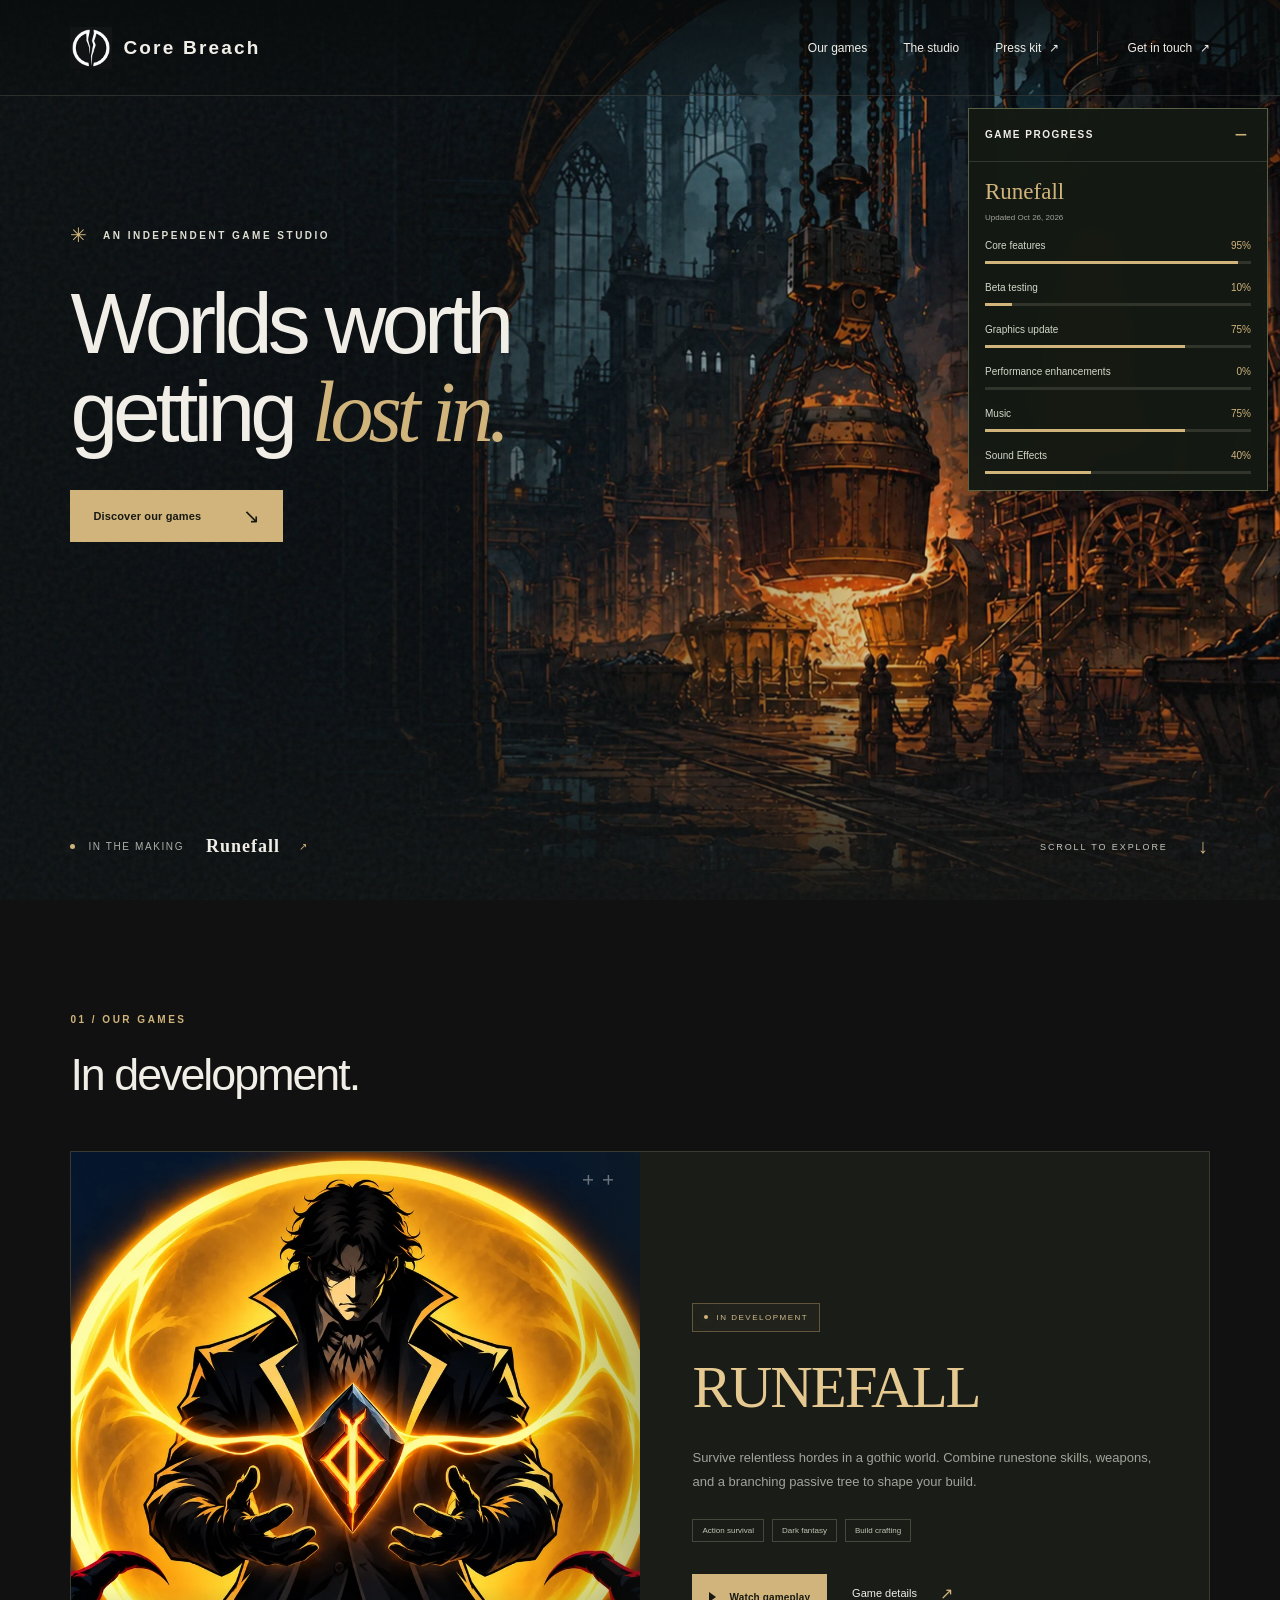
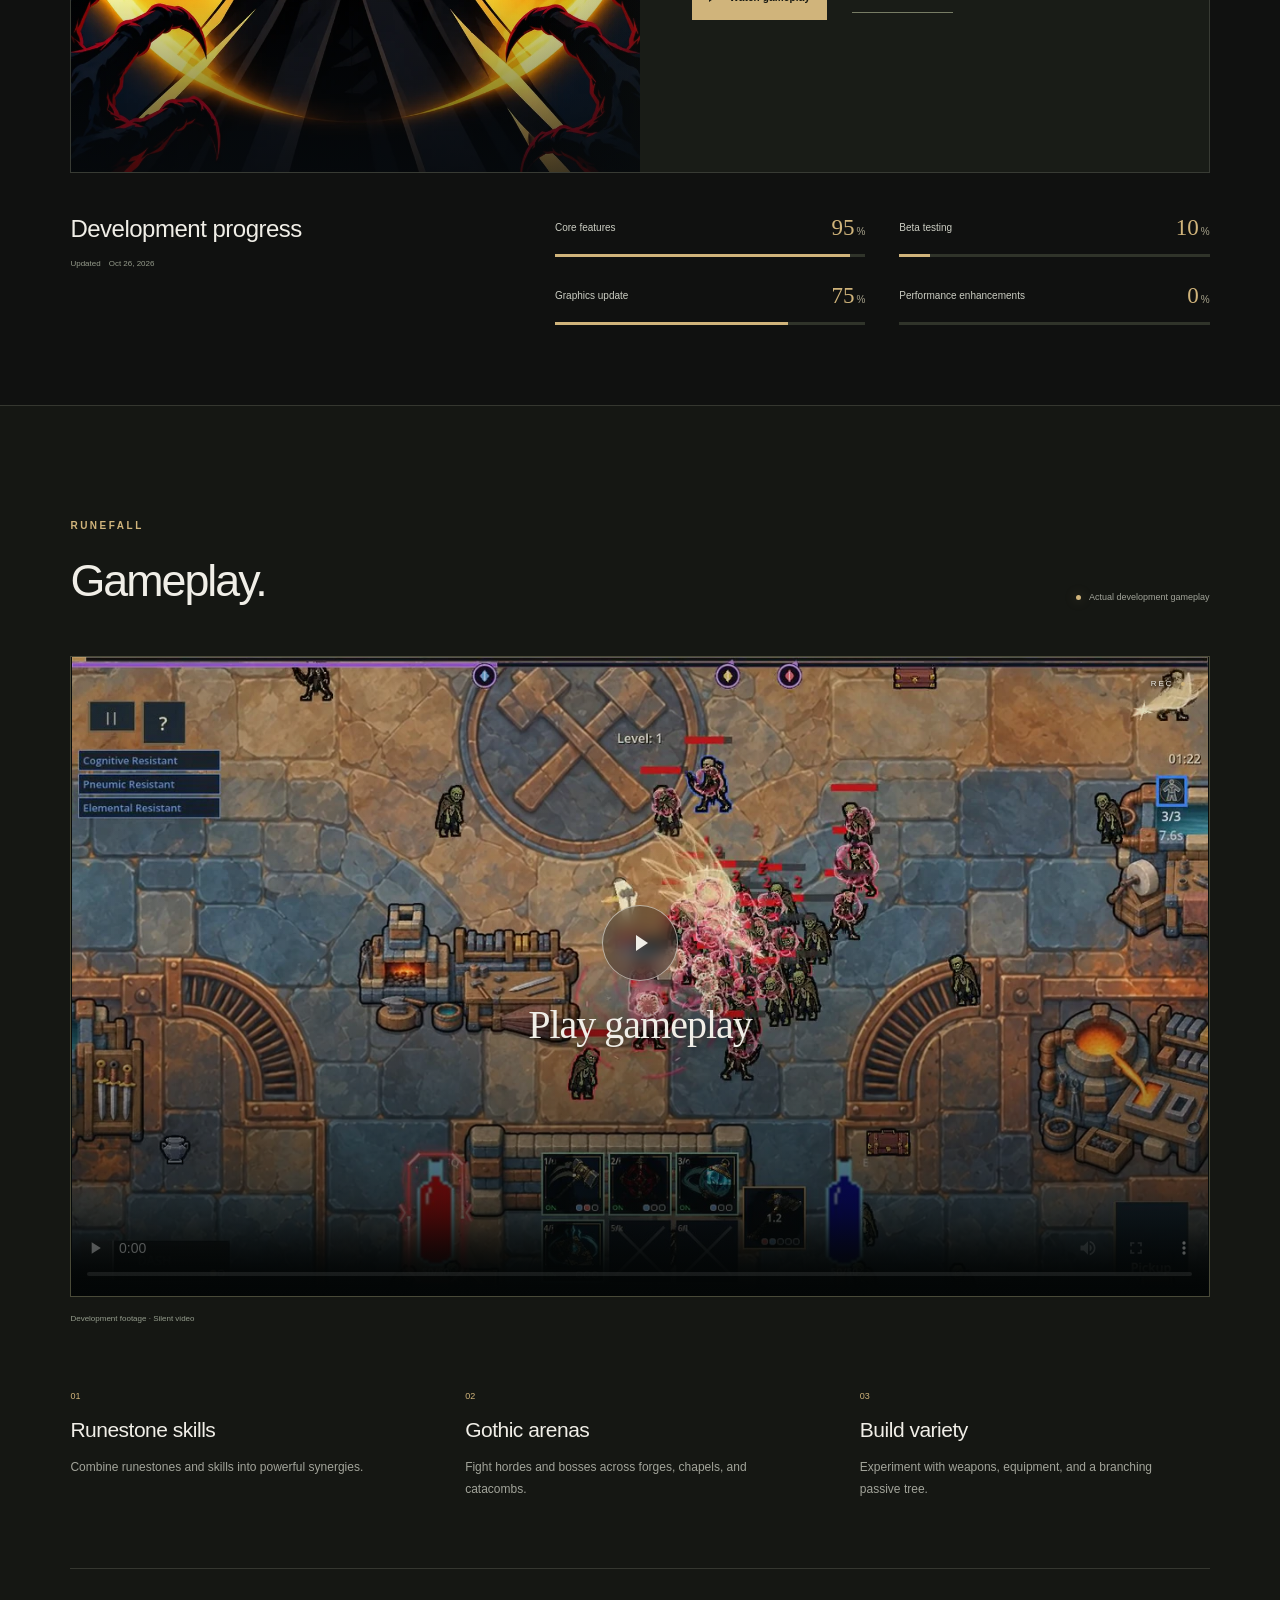
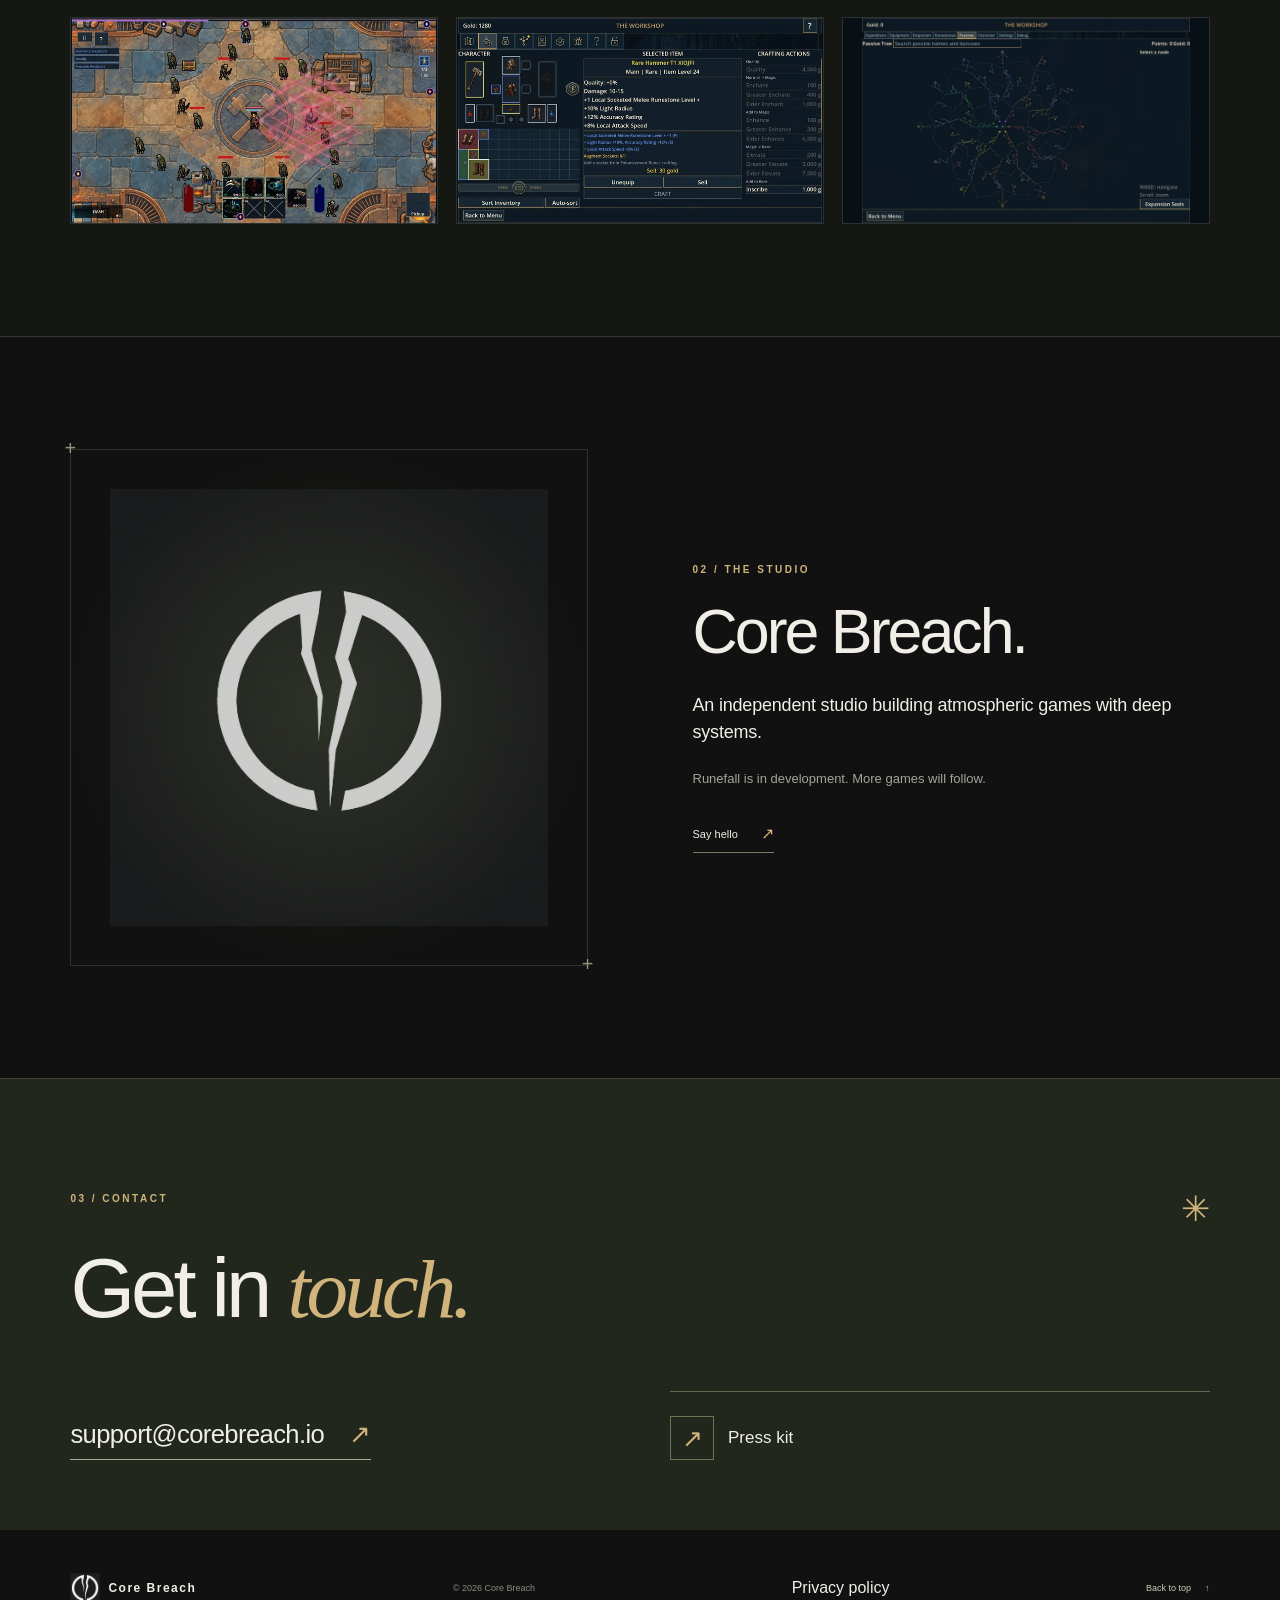
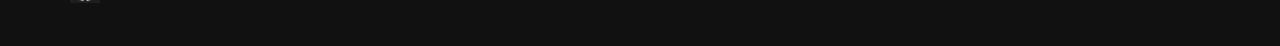
==== commit a942d632: "Add privacy policy and include it in Pages deployment" ====
--- a/index.html
+++ b/index.html
@@ -127,7 +127,7 @@
     </section>
   </main>
 
-  <footer class="site-footer container"><a class="brand footer-brand" href="index.html"><img src="assets/images/corebreach-mark.png" width="36" height="36" alt=""><span>Core Breach</span></a><span>© 2026 Core Breach</span><a href="#main" class="back-top">Back to top <span aria-hidden="true">↑</span></a></footer>
+  <footer class="site-footer container"><a class="brand footer-brand" href="index.html"><img src="assets/images/corebreach-mark.png" width="36" height="36" alt=""><span>Core Breach</span></a><span>© 2026 Core Breach</span><a href="privacy/index.html">Privacy policy</a><a href="#main" class="back-top">Back to top <span aria-hidden="true">↑</span></a></footer>
 
   <dialog class="lightbox" id="screenshot-dialog" aria-labelledby="lightbox-caption">
     <div class="lightbox-toolbar"><span>RUNEFALL <span class="lightbox-counter"></span></span><button class="icon-button" data-close-lightbox type="button" aria-label="Close screenshot gallery">Close <span aria-hidden="true">×</span></button></div>
--- a/styles.css
+++ b/styles.css
@@ -22,3 +22,16 @@
 @media(max-width:600px){:root{--gutter:23px;scroll-padding-top:25px}.section-pad{padding-block:62px}.site-header{height:76px}.brand{font-size:14px;letter-spacing:1.8px;gap:7px}.brand img{height:34px;width:34px}.menu-toggle{display:flex;gap:15px;align-items:center;border:0;background:transparent;font-size:10px;padding:12px 0}.menu-lines{display:block;width:19px;height:9px;border-block:1px solid var(--paper);position:relative}.menu-toggle[aria-expanded=true] .menu-lines{border-bottom:0;transform:rotate(45deg);height:0}.menu-toggle[aria-expanded=true] .menu-lines:after{content:"";position:absolute;left:0;top:-1px;width:19px;border-top:1px solid var(--paper);transform:rotate(90deg)}.main-nav{display:none;position:absolute;top:75px;left:0;right:0;padding:28px var(--gutter) 34px;flex-direction:column;align-items:flex-start;gap:18px;font-size:16px;background:#141a14;border-bottom:1px solid #687352;box-shadow:0 20px 25px rgba(0,0,0,.3)}.main-nav.is-open{display:flex}.main-nav .nav-contact{display:block;margin:2px 0 0;padding:18px 0 0;border-left:0;border-top:1px solid var(--line);width:100%;font-size:12px;color:var(--gold)}.main-nav .nav-contact:after{display:none}.hero{height:790px;min-height:700px;max-height:950px;height:100svh}.hero-content{padding-top:clamp(165px,25vh,230px)}.hero-art{background-position:61% center}.hero:before{background:linear-gradient(90deg,rgba(10,15,17,.86),rgba(10,15,17,.5) 90%),linear-gradient(0deg,#101110,transparent 45%)}.hero .eyebrow{font-size:8px;letter-spacing:1.7px;gap:9px;margin-bottom:28px}.hero .small-cross{font-size:16px}.hero h1{font-size:clamp(46px,11.6vw,68px);letter-spacing:-2.6px;line-height:1.06}.hero h1 em{letter-spacing:-2.7px}.hero-description{font-size:13px;line-height:1.8;margin-top:24px}.hero .button{margin-top:27px;min-height:49px;font-size:10px;padding-inline:18px;gap:35px}.hero-bottom{bottom:30px}.hero-feature{gap:9px}.hero-feature>span:nth-child(2){font-size:7px;letter-spacing:1.1px}.hero-feature strong{font-size:16px;margin-left:2px}.scroll-cue{font-size:0;gap:0}.scroll-cue span{font-size:23px}.studio-strip{min-height:71px;gap:19px;font-size:12px;letter-spacing:-.2px;padding-inline:20px;justify-content:space-between}.strip-symbol{font-size:15px}.studio-strip>span:nth-last-child(3){display:none}.section-heading{display:block;margin-bottom:30px}.eyebrow{font-size:9px}.section-index{margin-bottom:16px}.section-heading h2{font-size:33px;letter-spacing:-1.5px}.section-heading>p{margin-top:18px;line-height:1.7;font-size:11px}.section-heading>p br{display:none}.game-feature{grid-template-columns:1fr}.game-art{min-height:0;aspect-ratio:1.06}.game-art>img{object-position:50% 40%;position:absolute;inset:0}.art-label{bottom:20px;left:22px}.game-story{padding:30px 25px 36px}.runefall-wordmark{font-size:clamp(48px,14vw,66px);margin-top:20px;letter-spacing:-2px}.game-tagline{font-size:25px;margin:16px 0 22px}.body-copy{font-size:12px;line-height:1.9}.game-tags span{font-size:8px}.game-actions{gap:24px}.game-actions .button{font-size:10px}.development{padding-top:32px;gap:26px}.development h3{font-size:24px}.development-intro>p:not(.eyebrow){font-size:11px}.snapshot-date{position:static;margin-top:0;font-size:8px}.development-intro>p:not(.eyebrow){margin-bottom:16px}.progress-grid{grid-template-columns:1fr;gap:22px}.progress-label{margin-bottom:10px}.progress-label label{font-size:11px}.progress-label>span{font-size:25px}.progress-grid progress{height:4px}.games-section{padding-bottom:50px}.subtle-label{font-size:8px;margin-top:20px}.video-play{height:55px;width:55px}.video-cover{gap:12px}.video-cover-title{font-size:26px}.video-cover-meta{font-size:6px;bottom:15px;letter-spacing:.8px}.video-corner{top:13px;right:13px;font-size:6px}.video-caption{align-items:flex-start}.video-caption p{font-size:9px}.video-caption>span{font-size:7px;max-width:110px;text-align:right;line-height:1.5}.game-pillars{grid-template-columns:1fr;gap:27px;padding:36px 0 39px}.pillar{display:grid;grid-template-columns:30px 1fr;gap:0 8px}.pillar-number{grid-row:1/3;margin-top:5px}.pillar h3{font-size:21px;margin:0 0 10px;letter-spacing:-.4px}.pillar p{font-size:12px;max-width:none}.screenshot-gallery{grid-template-columns:1fr;gap:16px;margin-top:35px}.screenshot-wide{grid-column:1/-1;aspect-ratio:16/9}.studio-layout{grid-template-columns:1fr;gap:42px}.studio-symbol{width:80%;max-width:340px;margin-inline:auto;order:2}.studio-copy h2{font-size:53px;margin-bottom:24px}.studio-lead{font-size:18px}.studio-copy .body-copy{font-size:12px}.studio-copy .text-link{margin-top:24px}.symbol-coordinate{font-size:6px;bottom:19px;letter-spacing:1.6px}.contact-top>.small-cross{font-size:27px}.contact-top .eyebrow{font-size:8px;letter-spacing:1.8px}.contact-section h2{font-size:clamp(45px,11vw,65px);letter-spacing:-2.5px;margin:21px 0 35px}.contact-bottom{grid-template-columns:1fr;gap:38px}.contact-bottom p{font-size:11px}.email-link{font-size:22px;gap:20px;margin-top:20px}.press-callout{padding-top:22px}.press-callout strong{font-size:17px}.press-callout>span:nth-child(2)>span{font-size:10px}.site-footer{min-height:150px;display:grid;grid-template-columns:1fr auto;gap:22px 12px;align-content:center;padding-block:25px}.footer-brand{font-size:10px;gap:5px;letter-spacing:1px}.footer-brand img{width:27px;height:27px}.site-footer>span{font-size:8px;grid-row:2}.back-top{grid-column:2;grid-row:1;font-size:8px}.lightbox{max-height:calc(100dvh - 20px);padding:14px 7px}.lightbox-toolbar{padding-inline:8px;font-size:8px;letter-spacing:1px}.lightbox-toolbar .icon-button{font-size:10px}.lightbox-counter{font-size:8px;margin-left:10px}.lightbox-image-wrap>img{max-height:calc(100dvh - 180px)}#lightbox-caption{font-size:10px;padding:0 15px}.press-hero{padding:50px 0 42px}.press-hero h1{font-size:65px;letter-spacing:-3px}.press-sidebar{font-size:11px;gap:15px}.press-layout{padding-block:35px;gap:30px}.press-content h2{font-size:29px}.press-content .runefall-wordmark{font-size:52px}.press-content>section{padding-bottom:35px;margin-bottom:35px}.facts{gap:24px 20px}.press-asset-grid{gap:14px}.asset-card>span{font-size:8px;padding:11px}.feature-list{font-size:12px}.press-download-list a{font-size:11px;padding:15px}.press-download-list span{font-size:9px}.press-hero .button{min-height:49px}}
 @media(prefers-reduced-motion:reduce){:root{scroll-behavior:auto}*,*:before,*:after{animation:none!important;transition:none!important}}
 @media print{body{background:white;color:black}.site-header,.site-footer,.hero,.video-frame,.studio-strip,.contact-section,.lightbox,.press-sidebar{display:none}.container{width:100%;max-width:none}.section-pad,.press-layout,.press-hero{padding:20px 0}.game-feature,.development,.studio-layout,.press-layout{display:block}.game-art{max-height:300px;min-height:0}.game-art>img{height:300px}.body-copy,.feature-list,.usage-note{color:#333}.game-story{padding:25px 0}.gameplay-section{background:none}.press-content>section{break-inside:avoid}.progress-label label{color:#333}}
+
+/* Readable, responsive privacy policy. */
+.privacy-page{max-width:800px;padding-block:clamp(48px,7vw,88px);font-size:1rem;line-height:1.8;overflow-wrap:break-word}
+.privacy-page h1{font-size:clamp(2.5rem,7vw,4.5rem);font-weight:400;letter-spacing:-.04em;line-height:1.1}
+.privacy-page .eyebrow{font-size:.875rem}
+.privacy-date{color:var(--muted);margin-top:20px}
+.privacy-lead{font-size:1.25rem;margin-top:32px}
+.privacy-page section{border-top:1px solid var(--line);padding-top:28px;margin-top:32px}
+.privacy-page h2{font-size:1.375rem;font-weight:400;margin-bottom:12px;line-height:1.4}
+.privacy-page section p{color:var(--muted)}
+.privacy-page section p+p{margin-top:16px}
+.privacy-page a{text-decoration:underline;text-underline-offset:3px;color:var(--gold)}
+@media print{.privacy-page section p,.privacy-page a,.privacy-date{color:#333}}
